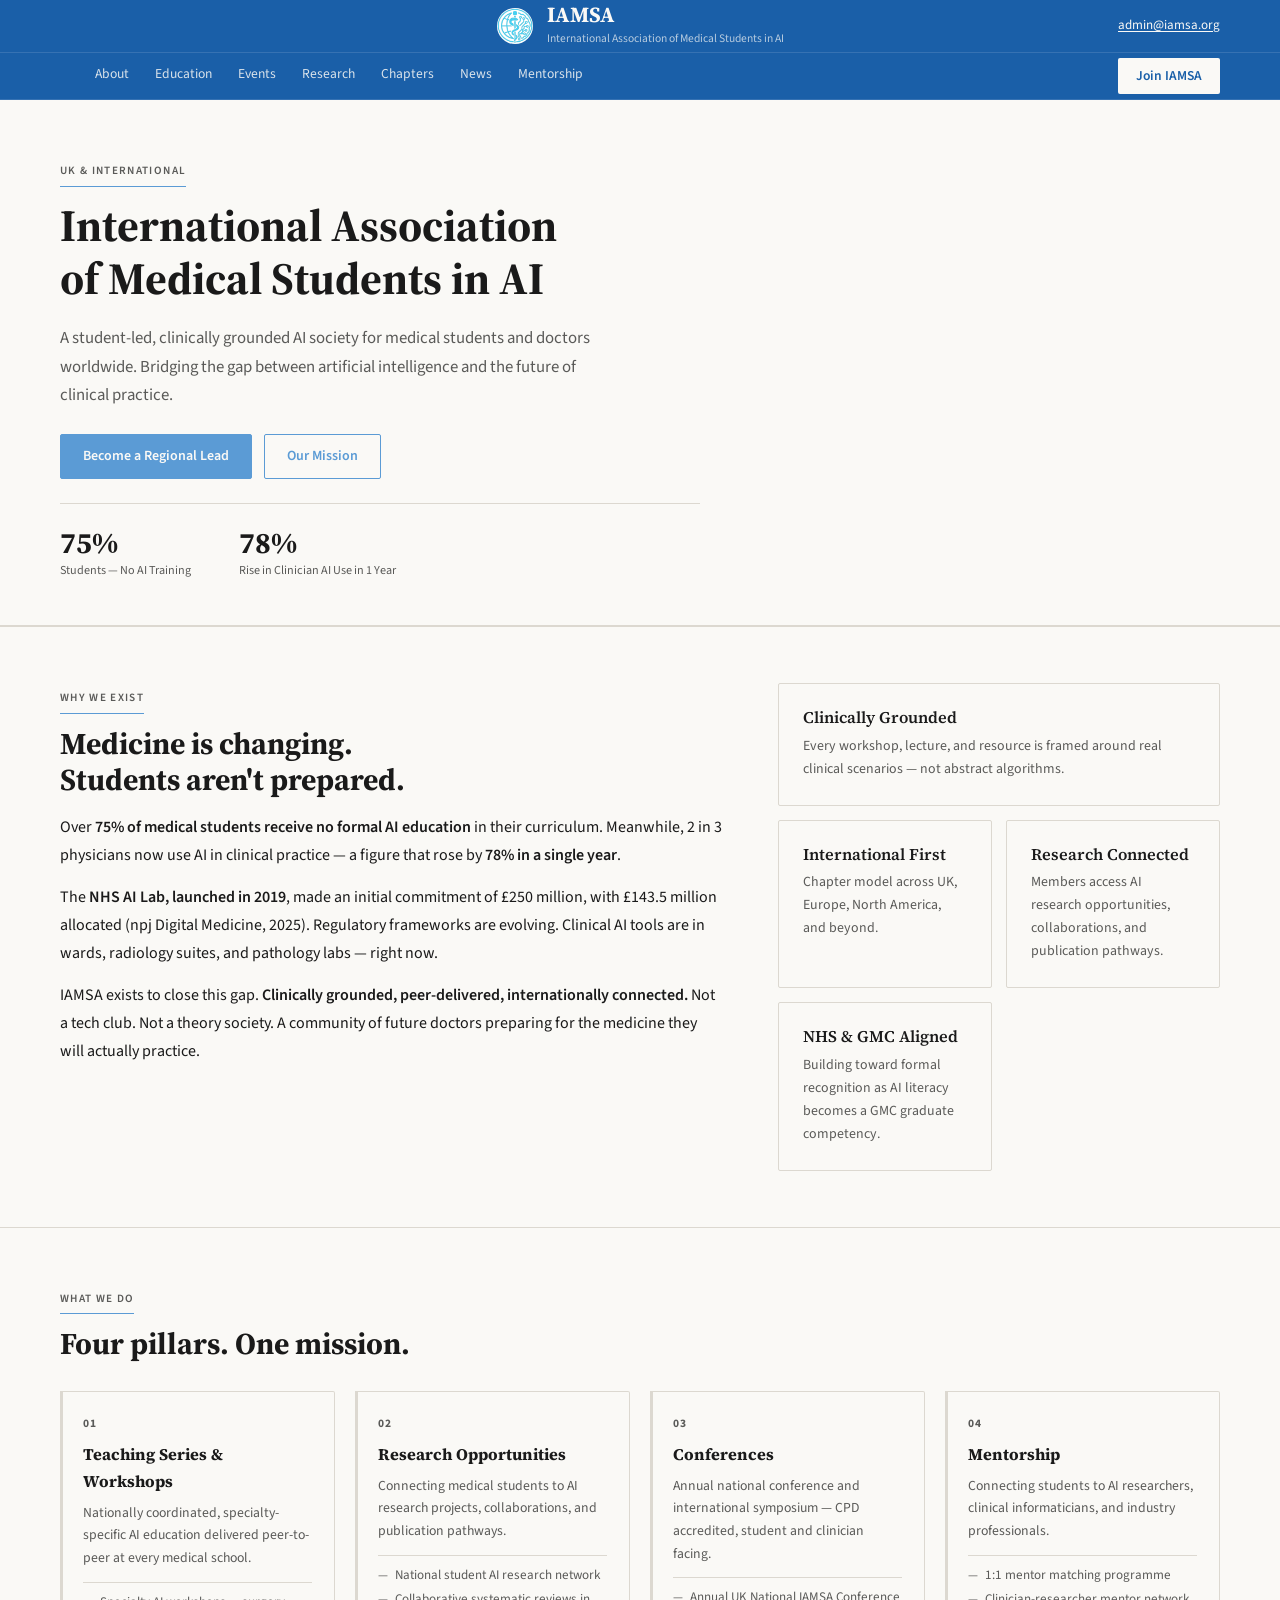
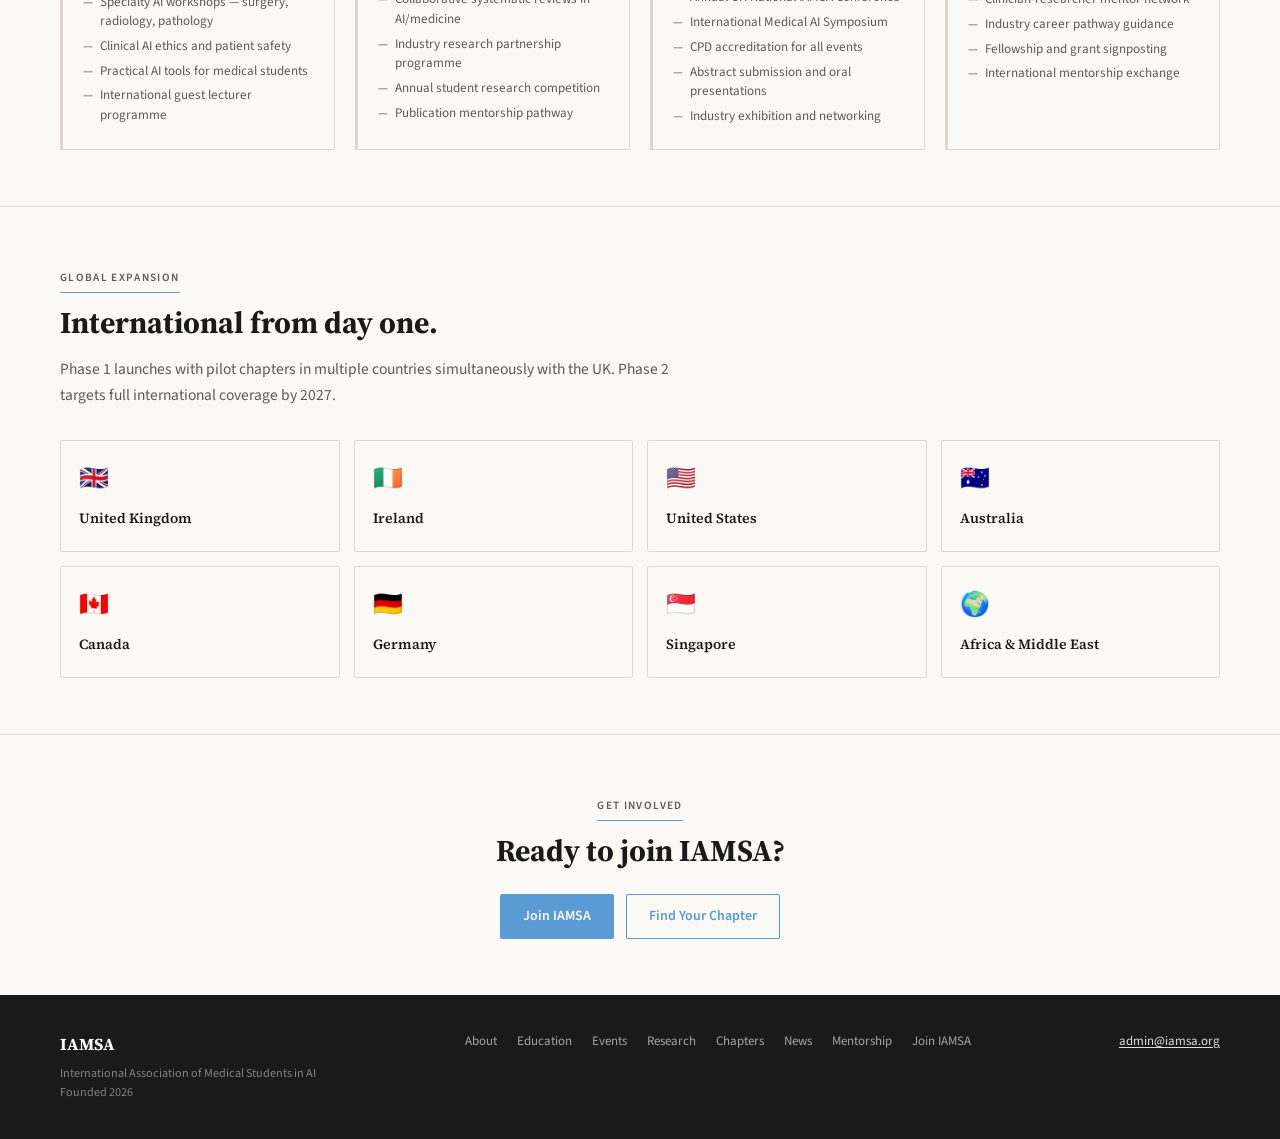
==== index.html @ 6f7bb5ed "Remove "Join the Team" recruitment section from homepage Co-Authored-By: Claude Sonnet 5 <noreply@an" ====
<!DOCTYPE html>
<html lang="en">
<head>
<meta charset="UTF-8">
<meta name="viewport" content="width=device-width, initial-scale=1.0">
<title>IAMSA — International Association of Medical Students in AI</title>
<link rel="icon" type="image/png" href="assets/iamsa-logo.png">
<link rel="stylesheet" href="style.css?v=8">
</head>
<body>

<header class="site-header">
  <div class="masthead">
    <a href="index.html" class="masthead-brand">
      <img src="assets/iamsa-logo.png" alt="IAMSA logo" class="masthead-logo">
      <div>
        <div class="masthead-name">IAMSA</div>
        <div class="masthead-full">International Association of Medical Students in AI</div>
      </div>
    </a>
    <div class="masthead-right"><a href="mailto:admin@iamsa.org">admin@iamsa.org</a></div>
    <button class="nav-toggle" aria-label="Open navigation" aria-expanded="false">&#9776;</button>
  </div>
  <nav class="site-nav">
    <ul>
      <li><a href="about.html">About</a></li>
      <li><a href="education.html">Education</a></li>
      <li><a href="events.html">Events</a></li>
      <li><a href="research.html">Research</a></li>
      <li><a href="chapters.html">Chapters</a></li>
      <li><a href="news.html">News</a></li>
      <li><a href="mentorship.html">Mentorship</a></li>
      <li class="nav-spacer"></li>
      <li><a href="join.html" class="nav-join">Join IAMSA</a></li>
    </ul>
  </nav>
</header>

<!-- HOME HERO -->
<div class="home-hero">
  <div class="home-hero-inner">
    <div class="home-hero-text">
      <span class="section-label">UK &amp; International</span>
      <h1>International Association<br>of Medical Students in AI</h1>
      <p class="hero-lead">A student-led, clinically grounded AI society for medical students and doctors worldwide. Bridging the gap between artificial intelligence and the future of clinical practice.</p>
      <div class="hero-actions">
        <a href="join.html#tab-lead" class="btn-primary">Become a Regional Lead</a>
        <a href="about.html" class="btn-secondary">Our Mission</a>
      </div>
    </div>
    <div class="stat-row">
      <div class="stat-item">
        <div class="stat-number">75%</div>
        <div class="stat-label">Students — No AI Training</div>
      </div>
      <div class="stat-item">
        <div class="stat-number">78%</div>
        <div class="stat-label">Rise in Clinician AI Use in 1 Year</div>
      </div>
    </div>
  </div>
</div>

<!-- MISSION -->
<section id="mission" class="surface">
  <div class="two-col">
    <div>
      <span class="section-label">Why We Exist</span>
      <h2>Medicine is changing.<br>Students aren't prepared.</h2>
      <p style="font-size:1rem;line-height:1.75;margin-bottom:14px;">Over <strong>75% of medical students receive no formal AI education</strong> in their curriculum. Meanwhile, 2 in 3 physicians now use AI in clinical practice — a figure that rose by <strong>78% in a single year</strong>.</p>
      <p style="font-size:1rem;line-height:1.75;margin-bottom:14px;">The <strong>NHS AI Lab, launched in 2019</strong>, made an initial commitment of £250 million, with £143.5 million allocated (npj Digital Medicine, 2025). Regulatory frameworks are evolving. Clinical AI tools are in wards, radiology suites, and pathology labs — right now.</p>
      <p style="font-size:1rem;line-height:1.75;">IAMSA exists to close this gap. <strong>Clinically grounded, peer-delivered, internationally connected.</strong> Not a tech club. Not a theory society. A community of future doctors preparing for the medicine they will actually practice.</p>
    </div>
    <div style="display:grid;grid-template-columns:1fr 1fr;gap:14px;">
      <div class="card" style="grid-column:1/-1;">
        <h3>Clinically Grounded</h3>
        <p>Every workshop, lecture, and resource is framed around real clinical scenarios — not abstract algorithms.</p>
      </div>
      <div class="card">
        <h3>International First</h3>
        <p>Chapter model across UK, Europe, North America, and beyond.</p>
      </div>
      <div class="card">
        <h3>Research Connected</h3>
        <p>Members access AI research opportunities, collaborations, and publication pathways.</p>
      </div>
      <div class="card">
        <h3>NHS &amp; GMC Aligned</h3>
        <p>Building toward formal recognition as AI literacy becomes a GMC graduate competency.</p>
      </div>
    </div>
  </div>
</section>

<!-- PILLARS -->
<section id="pillars">
  <span class="section-label">What We Do</span>
  <h2>Four pillars. One mission.</h2>
  <div class="grid-4" style="margin-top:28px;">
    <div class="pillar">
      <div class="pillar-number">01</div>
      <div class="pillar-title">Teaching Series &amp; Workshops</div>
      <div class="pillar-desc">Nationally coordinated, specialty-specific AI education delivered peer-to-peer at every medical school.</div>
      <ul class="pillar-items">
        <li>Specialty AI workshops — surgery, radiology, pathology</li>
        <li>Clinical AI ethics and patient safety</li>
        <li>Practical AI tools for medical students</li>
        <li>International guest lecturer programme</li>
      </ul>
    </div>
    <div class="pillar">
      <div class="pillar-number">02</div>
      <div class="pillar-title">Research Opportunities</div>
      <div class="pillar-desc">Connecting medical students to AI research projects, collaborations, and publication pathways.</div>
      <ul class="pillar-items">
        <li>National student AI research network</li>
        <li>Collaborative systematic reviews in AI/medicine</li>
        <li>Industry research partnership programme</li>
        <li>Annual student research competition</li>
        <li>Publication mentorship pathway</li>
      </ul>
    </div>
    <div class="pillar">
      <div class="pillar-number">03</div>
      <div class="pillar-title">Conferences</div>
      <div class="pillar-desc">Annual national conference and international symposium — CPD accredited, student and clinician facing.</div>
      <ul class="pillar-items">
        <li>Annual UK National IAMSA Conference</li>
        <li>International Medical AI Symposium</li>
        <li>CPD accreditation for all events</li>
        <li>Abstract submission and oral presentations</li>
        <li>Industry exhibition and networking</li>
      </ul>
    </div>
    <div class="pillar">
      <div class="pillar-number">04</div>
      <div class="pillar-title">Mentorship</div>
      <div class="pillar-desc">Connecting students to AI researchers, clinical informaticians, and industry professionals.</div>
      <ul class="pillar-items">
        <li>1:1 mentor matching programme</li>
        <li>Clinician-researcher mentor network</li>
        <li>Industry career pathway guidance</li>
        <li>Fellowship and grant signposting</li>
        <li>International mentorship exchange</li>
      </ul>
    </div>
  </div>
</section>

<!-- INTERNATIONAL -->
<section id="international">
  <span class="section-label">Global Expansion</span>
  <h2>International from day one.</h2>
  <p class="section-intro">Phase 1 launches with pilot chapters in multiple countries simultaneously with the UK. Phase 2 targets full international coverage by 2027.</p>
  <div class="countries-grid">
    <div class="country-card">
      <div class="country-flag">🇬🇧</div>
      <div class="country-name">United Kingdom</div>    </div>
    <div class="country-card">
      <div class="country-flag">🇮🇪</div>
      <div class="country-name">Ireland</div>    </div>
    <div class="country-card">
      <div class="country-flag">🇺🇸</div>
      <div class="country-name">United States</div>    </div>
    <div class="country-card">
      <div class="country-flag">🇦🇺</div>
      <div class="country-name">Australia</div>    </div>
    <div class="country-card">
      <div class="country-flag">🇨🇦</div>
      <div class="country-name">Canada</div>    </div>
    <div class="country-card">
      <div class="country-flag">🇩🇪</div>
      <div class="country-name">Germany</div>    </div>
    <div class="country-card">
      <div class="country-flag">🇸🇬</div>
      <div class="country-name">Singapore</div>    </div>
    <div class="country-card">
      <div class="country-flag">🌍</div>
      <div class="country-name">Africa &amp; Middle East</div>
    </div>
  </div>
</section>

<!-- CTA -->
<section class="surface" id="join" style="text-align:center;">
  <span class="section-label">Get Involved</span>
  <h2 style="margin-bottom:24px;">Ready to join IAMSA?</h2>
  <div style="display:flex;gap:12px;justify-content:center;flex-wrap:wrap;">
    <a href="join.html" class="btn-primary">Join IAMSA</a>
    <a href="chapters.html" class="btn-secondary">Find Your Chapter</a>
  </div>
</section>

<footer>
  <div class="footer-inner">
    <div>
      <div class="footer-brand">IAMSA</div>
      <div class="footer-sub">International Association of Medical Students in AI<br>Founded 2026</div>
    </div>
    <div class="footer-links">
      <a href="about.html">About</a>
      <a href="education.html">Education</a>
      <a href="events.html">Events</a>
      <a href="research.html">Research</a>
      <a href="chapters.html">Chapters</a>
      <a href="news.html">News</a>
      <a href="mentorship.html">Mentorship</a>
      <a href="join.html">Join IAMSA</a>
    </div>
    <div class="footer-contact"><a href="mailto:admin@iamsa.org">admin@iamsa.org</a></div>
  </div>
</footer>

<script src="main.js"></script>
</body>
</html>
---- style.css ----
@import url('https://fonts.googleapis.com/css2?family=Source+Serif+4:ital,opsz,wght@0,8..60,400;0,8..60,600;0,8..60,700;1,8..60,400&family=Source+Sans+3:ital,wght@0,300;0,400;0,600;0,700;1,400&display=swap');

:root {
  --ink:      #1a1a1a;
  --paper:    #faf9f6;
  --navy:     #5b9bd5;
  --navy-hv:  #0e2138;
  --aside:    #eef0f3;
  --rule:     #dcd8d0;
  --muted:    #5a5a58;
  --serif:    'Source Serif 4', Georgia, 'Times New Roman', serif;
  --sans:     'Source Sans 3', 'Helvetica Neue', Arial, sans-serif;
}

*, *::before, *::after { box-sizing: border-box; }
* { margin: 0; padding: 0; }

html { font-size: 16px; scroll-behavior: smooth; overflow-x: hidden; }

body {
  background: var(--paper);
  color: var(--ink);
  font-family: var(--sans);
  font-weight: 400;
  font-size: 1rem;
  line-height: 1.65;
  animation: pageFadeIn 0.25s ease both;
}

@keyframes pageFadeIn {
  from { opacity: 0.88; }
  to   { opacity: 1; }
}

/* ── TYPOGRAPHY ─────────────────────────────────────────── */
h1, h2, h3, h4 {
  font-family: var(--serif);
  font-weight: 700;
  line-height: 1.2;
  color: var(--ink);
}
h1 { font-size: clamp(1.75rem, 3.5vw, 2.8rem); margin-bottom: 18px; }
h2 { font-size: clamp(1.3rem, 2.5vw, 1.9rem); margin-bottom: 14px; }
h3 { font-size: 1.08rem; font-weight: 600; margin-bottom: 8px; }

p { line-height: 1.65; }
a { color: var(--navy); text-decoration: underline; text-underline-offset: 2px; }
a:hover { color: var(--navy-hv); }
strong { font-weight: 600; }
ul { padding-left: 1.4em; }
li { line-height: 1.65; }

/* ── HEADER ─────────────────────────────────────────────── */
.site-header {
  position: sticky;
  top: 0;
  z-index: 100;
  background: #1a5fa8;
  border-bottom: 1px solid rgba(255,255,255,0.12);
}

.masthead {
  padding: 4px 60px;
  border-bottom: 1px solid rgba(255,255,255,0.12);
  display: grid;
  grid-template-columns: 1fr auto 1fr;
  align-items: center;
  background: #1a5fa8;
}

.masthead-brand {
  grid-column: 2;
  display: flex;
  align-items: center;
  gap: 14px;
  text-decoration: none;
  color: #faf9f6;
}
.masthead-brand:hover { color: #faf9f6; }
.masthead-right { grid-column: 3; text-align: right; font-size: 0.82rem; color: rgba(250,249,246,0.75); }
.masthead-logo {
  height: 36px;
  width: 36px;
  object-fit: contain;
  background: #fff;
  border-radius: 50%;
}
.masthead-name {
  font-family: var(--serif);
  font-size: 1.35rem;
  font-weight: 700;
  color: #faf9f6;
  line-height: 1;
}
.masthead-full {
  font-size: 0.72rem;
  color: rgba(250,249,246,0.7);
  margin-top: 3px;
  font-family: var(--sans);
}
.masthead-right a { color: #faf9f6; }

/* ── NAV ────────────────────────────────────────────────── */
.site-nav { background: #1a5fa8; padding: 0 60px; }
.site-nav ul { display: flex; list-style: none; align-items: stretch; }
.nav-spacer { flex: 1; }

.site-nav ul li a {
  display: block;
  padding: 10px 13px;
  font-family: var(--sans);
  font-size: 0.85rem;
  font-weight: 400;
  color: rgba(250,249,246,0.85);
  text-decoration: none;
  border-bottom: 2px solid transparent;
  white-space: nowrap;
  transition: color 0.12s, border-color 0.12s;
}
.site-nav ul li a:hover { color: #faf9f6; border-bottom-color: #faf9f6; }
.site-nav ul li a.active { color: #faf9f6; border-bottom-color: #faf9f6; font-weight: 600; }

.nav-join {
  background: #faf9f6 !important;
  color: #1a5fa8 !important;
  margin: 5px 0 !important;
  padding: 7px 18px !important;
  border-radius: 2px !important;
  border-bottom: none !important;
  font-weight: 600 !important;
}
.nav-join:hover { background: #e2e8f0 !important; color: #1a5fa8 !important; border-bottom: none !important; }

.nav-toggle {
  display: none;
  background: none;
  border: 1px solid rgba(250,249,246,0.5);
  border-radius: 2px;
  padding: 7px 11px;
  cursor: pointer;
  font-size: 1.15rem;
  color: #faf9f6;
  line-height: 1;
  font-family: var(--sans);
}

/* ── SECTIONS ───────────────────────────────────────────── */
section { padding: 56px 60px; border-top: 1px solid var(--rule); }
.page-hero { padding: 52px 60px 44px; border-bottom: 1px solid var(--rule); }
.surface { background: var(--paper); }

/* ── HOME HERO ──────────────────────────────────────────── */
.home-hero {
  padding: 56px 60px 44px;
  background: var(--paper);
  border-bottom: 1px solid var(--rule);
}
.home-hero-inner { max-width: 640px; }
.home-hero-text {}
.home-hero-logo { flex-shrink: 0; display: flex; align-items: center; justify-content: center; }
.home-hero-logo img { width: 600px; height: 600px; object-fit: contain; }

.hero-lead {
  font-size: 1.05rem;
  color: var(--muted);
  line-height: 1.7;
  margin-bottom: 24px;
  max-width: 560px;
}
.hero-actions { display: flex; gap: 12px; flex-wrap: wrap; }

/* ── LABELS & INTROS ────────────────────────────────────── */
.section-label {
  display: inline-block;
  font-family: var(--sans);
  font-size: 0.7rem;
  font-weight: 600;
  letter-spacing: 0.12em;
  text-transform: uppercase;
  color: var(--muted);
  border-bottom: 1px solid var(--navy);
  padding-bottom: 5px;
  margin-bottom: 12px;
}
.section-intro {
  font-size: 0.97rem;
  color: var(--muted);
  line-height: 1.7;
  max-width: 620px;
  margin-top: 6px;
  margin-bottom: 32px;
}

/* ── STAT ROW ───────────────────────────────────────────── */
.stat-row {
  display: flex;
  gap: 48px;
  flex-wrap: wrap;
  padding-top: 24px;
  border-top: 1px solid var(--rule);
  margin-top: 24px;
}
.stat-number {
  font-family: var(--serif);
  font-size: 1.85rem;
  font-weight: 700;
  color: var(--ink);
  line-height: 1;
}
.stat-label {
  font-size: 0.76rem;
  color: var(--muted);
  margin-top: 4px;
}

/* ── BUTTONS ────────────────────────────────────────────── */
.btn-primary {
  display: inline-flex; align-items: center; gap: 6px;
  background: var(--navy); color: var(--paper);
  padding: 10px 22px; border-radius: 2px;
  font-family: var(--sans); font-weight: 600; font-size: 0.875rem;
  text-decoration: none; border: 1px solid var(--navy);
  transition: background 0.12s; cursor: pointer;
}
.btn-primary:hover { background: var(--navy-hv); color: var(--paper); }

.btn-secondary {
  display: inline-flex; align-items: center; gap: 6px;
  background: transparent; color: var(--navy);
  padding: 10px 22px; border-radius: 2px;
  font-family: var(--sans); font-weight: 600; font-size: 0.875rem;
  text-decoration: none; border: 1px solid var(--navy);
  transition: background 0.12s, color 0.12s; cursor: pointer;
}
.btn-secondary:hover { background: var(--navy); color: var(--paper); }

.btn-sm {
  display: inline-flex; align-items: center; gap: 5px;
  background: var(--navy); color: var(--paper);
  padding: 7px 16px; border-radius: 2px;
  font-family: var(--sans); font-weight: 600; font-size: 0.8rem;
  text-decoration: none; border: 1px solid var(--navy);
  transition: background 0.12s; cursor: pointer; white-space: nowrap;
}
.btn-sm:hover { background: var(--navy-hv); color: var(--paper); }

.btn-sm-outline {
  display: inline-flex; align-items: center; gap: 5px;
  background: transparent; color: var(--navy);
  padding: 7px 16px; border-radius: 2px;
  font-family: var(--sans); font-weight: 600; font-size: 0.8rem;
  text-decoration: none; border: 1px solid var(--navy);
  transition: background 0.12s, color 0.12s; cursor: pointer; white-space: nowrap;
}
.btn-sm-outline:hover { background: var(--navy); color: var(--paper); }

/* ── GRIDS ──────────────────────────────────────────────── */
.grid-2 { display: grid; grid-template-columns: 1fr 1fr; gap: 24px; }
.grid-3 { display: grid; grid-template-columns: repeat(3, 1fr); gap: 24px; }
.grid-4 { display: grid; grid-template-columns: repeat(4, 1fr); gap: 20px; }
.two-col { display: grid; grid-template-columns: 3fr 2fr; gap: 56px; align-items: start; }
.two-col-even { display: grid; grid-template-columns: 1fr 1fr; gap: 56px; align-items: start; }

/* ── CARDS ──────────────────────────────────────────────── */
.card {
  background: var(--paper); border: 1px solid var(--rule);
  border-radius: 2px; padding: 24px;
}
.surface .card { background: var(--paper); }
.card:hover { border-color: var(--muted); }
.card h3 { font-size: 1.02rem; margin-bottom: 7px; }
.card p { font-size: 0.87rem; color: var(--muted); line-height: 1.65; margin-top: 5px; }

/* ── PILLAR CARDS ───────────────────────────────────────── */
.pillar {
  background: var(--paper); border: 1px solid var(--rule);
  border-left: 3px solid var(--rule);
  border-radius: 0 2px 2px 0; padding: 22px 22px 22px 20px;
}
.surface .pillar { background: var(--paper); }
.pillar-number {
  font-size: 0.72rem; font-weight: 700; letter-spacing: 0.08em;
  color: var(--muted); margin-bottom: 8px; text-transform: uppercase;
}
.pillar-title { font-family: var(--serif); font-size: 1.02rem; font-weight: 700; margin-bottom: 7px; }
.pillar-desc { font-size: 0.86rem; color: var(--muted); line-height: 1.65; margin-bottom: 12px; }
.pillar-items { list-style: none; padding: 0; border-top: 1px solid var(--rule); padding-top: 10px; display: flex; flex-direction: column; gap: 5px; }
.pillar-items li { font-size: 0.82rem; color: var(--muted); display: flex; align-items: flex-start; gap: 7px; line-height: 1.5; }
.pillar-items li::before { content: '—'; color: var(--muted); flex-shrink: 0; font-size: 0.78rem; }

/* ── EVIDENCE BLOCK ─────────────────────────────────────── */
.evidence-block {
  border-left: 3px solid var(--rule);
  background: var(--aside);
  padding: 22px 26px;
  border-radius: 0 2px 2px 0;
}
.evidence-block p { font-size: 0.9rem; color: var(--ink); line-height: 1.7; margin-bottom: 12px; }
.evidence-block p:last-child { margin-bottom: 0; }

/* ── TIMELINE ───────────────────────────────────────────── */
.timeline { position: relative; padding-left: 28px; margin-top: 32px; }
.timeline::before {
  content: ''; position: absolute; left: 4px; top: 6px; bottom: 0;
  width: 1px; background: var(--rule);
}
.tl-item { position: relative; margin-bottom: 28px; }
.tl-item::before {
  content: ''; position: absolute; left: -28px; top: 6px;
  width: 9px; height: 9px; border-radius: 50%;
  background: var(--ink); border: 2px solid var(--paper);
}
.tl-date { font-size: 0.72rem; font-weight: 600; letter-spacing: 0.1em; text-transform: uppercase; color: var(--muted); margin-bottom: 5px; }
.tl-title { font-family: var(--serif); font-size: 1.02rem; font-weight: 600; margin-bottom: 6px; }
.tl-desc { font-size: 0.87rem; color: var(--muted); line-height: 1.65; }

/* ── TEAM ───────────────────────────────────────────────── */
.team-grid { display: grid; grid-template-columns: repeat(4, 1fr); gap: 18px; }
.team-card { background: var(--paper); border: 1px solid var(--rule); border-radius: 2px; padding: 22px; }
.surface .team-card { background: var(--paper); }
.team-avatar {
  width: 110px; height: 110px; border-radius: 50%; background: var(--navy);
  display: flex; align-items: center; justify-content: center;
  font-family: var(--serif); font-weight: 700; font-size: 1.3rem;
  color: var(--paper); margin-bottom: 12px; overflow: hidden;
}
.team-name { font-family: var(--serif); font-weight: 600; font-size: 0.93rem; margin-bottom: 3px; }
.team-role { font-size: 0.76rem; color: var(--muted); font-weight: 600; margin-bottom: 3px; }
.team-school { font-size: 0.74rem; color: var(--muted); }

/* ── RESOURCE ROWS ──────────────────────────────────────── */
.resource-row {
  display: flex; align-items: flex-start; gap: 14px;
  padding: 14px 18px; border: 1px solid var(--rule);
  margin-bottom: 7px; background: var(--paper); border-radius: 2px;
}
.surface .resource-row { background: var(--paper); }
.resource-row:hover { border-color: var(--muted); }
.resource-icon { font-size: 1.1rem; flex-shrink: 0; margin-top: 2px; }
.resource-name { font-weight: 600; font-size: 0.89rem; margin-bottom: 3px; line-height: 1.4; }
.resource-meta { font-size: 0.77rem; color: var(--muted); }
.resource-action {
  margin-left: auto; font-size: 0.77rem; color: var(--navy);
  text-decoration: none; font-weight: 600;
  border: 1px solid var(--rule); padding: 4px 11px;
  border-radius: 2px; white-space: nowrap; flex-shrink: 0;
  background: var(--paper); font-family: var(--sans);
}
.surface .resource-action { background: var(--paper); }
.resource-action:hover { border-color: var(--navy); background: var(--aside); color: var(--navy); }

/* ── CHAPTER CARDS ──────────────────────────────────────── */
.chapter-grid { display: grid; grid-template-columns: repeat(3, 1fr); gap: 14px; }
.chapter-card { background: var(--paper); border: 1px solid var(--rule); border-radius: 2px; padding: 18px; }
.chapter-card.active { border-left: 3px solid var(--ink); }
.chapter-card:hover { border-color: var(--muted); }
.chapter-flag { font-size: 1.3rem; margin-bottom: 7px; }
.chapter-school { font-family: var(--serif); font-weight: 600; font-size: 0.88rem; margin-bottom: 3px; }
.chapter-city { font-size: 0.76rem; color: var(--muted); margin-bottom: 8px; }
.chapter-status { font-size: 0.69rem; font-weight: 600; letter-spacing: 0.04em; }
.status-active { color: #1a5c32; }
.status-recruiting { color: var(--muted); }
.status-upcoming { color: var(--muted); }
.chapter-lead { margin-top: 7px; font-size: 0.76rem; }

/* ── INTL GRID ──────────────────────────────────────────── */
.intl-grid { display: grid; grid-template-columns: repeat(4, 1fr); gap: 14px; }
.intl-card { background: var(--paper); border: 1px solid var(--rule); border-radius: 2px; padding: 18px; }
.surface .intl-card { background: var(--paper); }
.intl-card:hover { border-color: var(--muted); }
.intl-flag { font-size: 1.5rem; margin-bottom: 8px; }
.intl-name { font-family: var(--serif); font-weight: 600; font-size: 0.88rem; margin-bottom: 3px; }
.intl-schools { font-size: 0.74rem; color: var(--muted); }

/* ── COUNTRY CARDS ──────────────────────────────────────── */
.countries-grid { display: grid; grid-template-columns: repeat(4, 1fr); gap: 14px; }
.country-card { background: var(--paper); border: 1px solid var(--rule); border-radius: 2px; padding: 18px; }
.country-card:hover { border-color: var(--muted); }
.country-flag { font-size: 1.5rem; margin-bottom: 8px; }
.country-name { font-family: var(--serif); font-weight: 600; font-size: 0.88rem; margin-bottom: 3px; }
.country-schools { font-size: 0.74rem; color: var(--muted); }

/* ── RECRUIT CARDS ──────────────────────────────────────── */
.recruitment-grid { display: grid; grid-template-columns: repeat(3, 1fr); gap: 20px; }
.recruit-card { background: var(--paper); border: 1px solid var(--rule); border-radius: 2px; padding: 22px; }
.surface .recruit-card { background: var(--paper); }
.recruit-role { font-family: var(--serif); font-weight: 600; font-size: 0.98rem; margin-bottom: 7px; }
.recruit-desc { font-size: 0.86rem; color: var(--muted); line-height: 1.65; margin-bottom: 12px; }
.recruit-reqs { list-style: none; padding: 0; border-top: 1px solid var(--rule); padding-top: 10px; display: flex; flex-direction: column; gap: 5px; }
.recruit-reqs li { font-size: 0.8rem; color: var(--muted); display: flex; align-items: flex-start; gap: 7px; line-height: 1.5; }
.recruit-reqs li::before { content: '✓'; color: #1a5c32; font-weight: 700; flex-shrink: 0; }

/* ── EVENT CARDS ────────────────────────────────────────── */
.event-card {
  display: grid; grid-template-columns: 110px 1fr auto; gap: 22px;
  align-items: start; padding: 22px; border: 1px solid var(--rule);
  margin-bottom: 10px; background: var(--paper); border-radius: 2px;
}
.surface .event-card { background: var(--paper); }
.event-card:hover { border-color: var(--muted); }
.event-date-block {
  text-align: center; padding: 11px; border: 1px solid var(--rule);
  border-radius: 2px; background: var(--paper);
}
.event-month { font-size: 0.67rem; letter-spacing: 0.1em; text-transform: uppercase; color: var(--muted); font-weight: 600; }
.event-day { font-family: var(--serif); font-size: 1.85rem; font-weight: 700; line-height: 1; }
.event-year { font-size: 0.67rem; color: var(--muted); }
.event-type { font-size: 0.69rem; letter-spacing: 0.08em; text-transform: uppercase; color: var(--muted); font-weight: 600; margin-bottom: 5px; }
.event-title { font-family: var(--serif); font-weight: 600; font-size: 0.98rem; margin-bottom: 5px; }
.event-desc { font-size: 0.86rem; color: var(--muted); line-height: 1.65; margin-bottom: 10px; }
.event-meta { font-size: 0.77rem; color: var(--muted); display: flex; gap: 14px; flex-wrap: wrap; }
.event-actions { display: flex; flex-direction: column; gap: 8px; }

/* ── CONFERENCE BOX ─────────────────────────────────────── */
.conference-box {
  border: 1px solid var(--rule); border-left: 4px solid var(--rule);
  padding: 28px 32px; background: var(--aside);
  border-radius: 0 2px 2px 0;
  display: grid; grid-template-columns: 1fr auto; gap: 28px; align-items: start;
  margin-top: 32px;
}
.conf-label {
  font-size: 0.69rem; font-weight: 600; letter-spacing: 0.1em;
  text-transform: uppercase; color: var(--muted); margin-bottom: 9px; display: block;
}
.conf-title { font-family: var(--serif); font-size: 1.35rem; font-weight: 700; margin-bottom: 11px; }
.conf-meta { font-size: 0.87rem; color: var(--muted); line-height: 1.75; }
.conf-meta strong { color: var(--ink); }
.conf-actions { display: flex; flex-direction: column; gap: 9px; align-items: flex-start; }

/* ── STEP GRIDS ─────────────────────────────────────────── */
.step-grid { display: grid; grid-template-columns: repeat(4, 1fr); gap: 18px; }
.step { background: var(--paper); border: 1px solid var(--rule); border-radius: 2px; padding: 22px; }
.surface .step { background: var(--paper); }
.step-num { font-family: var(--serif); font-size: 1.4rem; font-weight: 700; color: var(--ink); margin-bottom: 9px; }
.step h3 { font-size: 0.93rem; margin-bottom: 6px; }
.step p { font-size: 0.84rem; color: var(--muted); line-height: 1.65; margin-top: 5px; }

.how-grid { display: grid; grid-template-columns: repeat(4, 1fr); gap: 18px; }
.how-step { background: var(--paper); border: 1px solid var(--rule); border-radius: 2px; padding: 22px; }
.surface .how-step { background: var(--paper); }
.step-label { font-family: var(--serif); font-weight: 600; font-size: 0.93rem; margin-bottom: 6px; }
.step-desc { font-size: 0.84rem; color: var(--muted); line-height: 1.65; }

/* ── MENTEE CARDS ───────────────────────────────────────── */
.mentee-grid { display: grid; grid-template-columns: repeat(3, 1fr); gap: 20px; }
.mentee-card { background: var(--paper); border: 1px solid var(--rule); border-left: 3px solid var(--rule); border-radius: 0 2px 2px 0; padding: 22px; }
.surface .mentee-card { background: var(--paper); }
.mentee-icon { font-size: 1.5rem; margin-bottom: 10px; }
.mentee-card p { font-size: 0.87rem; color: var(--muted); line-height: 1.65; margin-top: 5px; }

/* ── CRITERIA GRIDS ─────────────────────────────────────── */
.criteria-grid { display: grid; grid-template-columns: 1fr 1fr; gap: 22px; }
.criteria-box { background: var(--paper); border: 1px solid var(--rule); border-radius: 2px; padding: 22px; }
.surface .criteria-box { background: var(--paper); }
.criteria-list { list-style: none; padding: 0; display: flex; flex-direction: column; gap: 7px; margin-top: 10px; }
.criteria-list li { font-size: 0.86rem; color: var(--muted); display: flex; align-items: flex-start; gap: 7px; line-height: 1.5; }
.criteria-list li::before { content: '✓'; color: #1a5c32; font-weight: 700; flex-shrink: 0; }

/* ── MENTOR CARDS ───────────────────────────────────────── */
.mentor-grid { display: grid; grid-template-columns: repeat(4, 1fr); gap: 18px; }
.mentor-card { background: var(--paper); border: 1px solid var(--rule); border-radius: 2px; padding: 20px; }
.surface .mentor-card { background: var(--paper); }
.mentor-avatar { width: 44px; height: 44px; border-radius: 50%; background: var(--paper); border: 1px solid var(--rule); display: flex; align-items: center; justify-content: center; font-size: 1.3rem; margin-bottom: 10px; }
.mentor-name { font-family: var(--serif); font-weight: 600; font-size: 0.88rem; margin-bottom: 3px; }
.mentor-role { font-size: 0.74rem; color: var(--muted); font-weight: 600; margin-bottom: 3px; }
.mentor-spec { font-size: 0.72rem; color: var(--muted); }

/* ── BLOG / NEWS ────────────────────────────────────────── */
.blog-grid { display: grid; grid-template-columns: repeat(3, 1fr); gap: 18px; }
.blog-card { background: var(--paper); border: 1px solid var(--rule); border-radius: 2px; overflow: hidden; }
.surface .blog-card { background: var(--paper); }
.blog-card:hover { border-color: var(--muted); }
.blog-img { height: 130px; background: var(--paper); display: flex; align-items: center; justify-content: center; font-size: 2.2rem; border-bottom: 1px solid var(--rule); }
.blog-body { padding: 18px; }
.blog-tag { font-size: 0.69rem; letter-spacing: 0.08em; text-transform: uppercase; color: var(--muted); font-weight: 600; margin-bottom: 7px; }
.blog-date { font-size: 0.74rem; color: var(--muted); margin-top: 9px; }
.blog-excerpt { font-size: 0.84rem; color: var(--muted); line-height: 1.65; margin-top: 5px; }

/* ── NEWSLETTER ROWS ────────────────────────────────────── */
.newsletter-row {
  display: flex; align-items: center; gap: 18px;
  padding: 14px 18px; border: 1px solid var(--rule);
  margin-bottom: 7px; background: var(--paper); border-radius: 2px;
}
.surface .newsletter-row { background: var(--paper); }
.newsletter-row:hover { border-color: var(--muted); }
.nl-month { font-family: var(--serif); font-weight: 600; font-size: 0.9rem; margin-bottom: 3px; }
.nl-meta { font-size: 0.77rem; color: var(--muted); }

/* ── PRESS ROWS ─────────────────────────────────────────── */
.press-row {
  display: flex; align-items: center; gap: 14px;
  padding: 14px 18px; border: 1px solid var(--rule);
  margin-bottom: 7px; background: var(--paper); border-radius: 2px;
}
.surface .press-row { background: var(--paper); }
.press-row:hover { border-color: var(--muted); }
.press-logo {
  font-family: var(--sans); font-weight: 700; font-size: 0.76rem;
  color: var(--ink); background: var(--paper); border: 1px solid var(--rule);
  padding: 4px 9px; border-radius: 2px; flex-shrink: 0; min-width: 96px; text-align: center;
}
.press-title { font-family: var(--serif); font-weight: 600; font-size: 0.88rem; margin-bottom: 3px; }
.press-meta { font-size: 0.74rem; color: var(--muted); }

/* ── OPPORTUNITY CARDS ──────────────────────────────────── */
.opportunity-card {
  background: var(--paper); border: 1px solid var(--rule);
  border-radius: 2px; padding: 26px; margin-bottom: 14px;
  display: grid; grid-template-columns: 1fr auto; gap: 18px; align-items: start;
}
.surface .opportunity-card { background: var(--paper); }
.opportunity-card:hover { border-color: var(--muted); }
.opp-type { font-size: 0.69rem; font-weight: 600; letter-spacing: 0.1em; text-transform: uppercase; color: var(--muted); margin-bottom: 5px; }
.opp-title { font-family: var(--serif); font-weight: 600; font-size: 0.98rem; margin-bottom: 5px; }
.opp-desc { font-size: 0.86rem; color: var(--muted); line-height: 1.65; margin-bottom: 10px; }
.opp-reqs { list-style: none; padding: 0; border-top: 1px solid var(--rule); padding-top: 9px; margin-top: 6px; display: flex; flex-direction: column; gap: 5px; }
.opp-reqs li { font-size: 0.79rem; color: var(--muted); display: flex; align-items: flex-start; gap: 7px; line-height: 1.5; }
.opp-reqs li::before { content: '✓'; color: #1a5c32; font-weight: 700; flex-shrink: 0; }

/* ── CURRICULUM PILLARS ─────────────────────────────────── */
.curriculum-pillar {
  background: var(--paper); border: 1px solid var(--rule);
  border-left: 3px solid var(--rule); border-radius: 0 2px 2px 0; padding: 22px;
}
.surface .curriculum-pillar { background: var(--paper); }
.pillar-num { font-size: 0.72rem; font-weight: 700; letter-spacing: 0.08em; text-transform: uppercase; color: var(--muted); margin-bottom: 8px; }
.pillar-list { list-style: none; padding: 0; border-top: 1px solid var(--rule); padding-top: 9px; margin-top: 9px; display: flex; flex-direction: column; gap: 5px; }
.pillar-list li { font-size: 0.82rem; color: var(--muted); display: flex; align-items: flex-start; gap: 7px; line-height: 1.5; }
.pillar-list li::before { content: '—'; color: var(--muted); flex-shrink: 0; }

/* ── MAP PLACEHOLDER ────────────────────────────────────── */
.map-placeholder {
  background: var(--paper); border: 1px solid var(--rule);
  border-radius: 2px; height: 280px;
  display: flex; flex-direction: column; align-items: center;
  justify-content: center; gap: 6px; text-align: center; margin-top: 32px;
}
.surface .map-placeholder { background: var(--paper); }

/* ── EMPTY STATES ───────────────────────────────────────── */
.empty-state {
  background: var(--paper); border: 1px solid var(--rule);
  padding: 44px; text-align: center; border-radius: 2px;
}
.surface .empty-state { background: var(--paper); }
.empty-state h3 { font-family: var(--serif); font-size: 1.02rem; margin-bottom: 6px; }
.empty-state p { font-size: 0.86rem; color: var(--muted); max-width: 400px; margin: 0 auto 22px; line-height: 1.7; }

/* ── CTA BOXES ──────────────────────────────────────────── */
.cta-box, .found-box, .subscribe-box {
  border: 1px solid var(--rule); background: var(--aside);
  padding: 28px 32px; border-radius: 2px; text-align: center;
}
.cta-box h3, .found-box h3, .subscribe-box h3 { font-family: var(--serif); font-size: 1.15rem; margin-bottom: 9px; }
.cta-box p, .found-box p, .subscribe-box p { font-size: 0.88rem; color: var(--muted); max-width: 460px; margin: 0 auto 22px; line-height: 1.7; }
.subscribe-box { margin-top: 28px; }

/* ── JOIN PAGE ──────────────────────────────────────────── */
.free-badge {
  display: inline-flex; align-items: center; gap: 7px;
  background: #eaf4ee; border: 1px solid #2a7a4b; color: #1a5c32;
  padding: 5px 13px; border-radius: 2px;
  font-size: 0.79rem; font-weight: 600; margin-bottom: 18px;
  font-family: var(--sans);
}
.why-grid { display: grid; grid-template-columns: repeat(3, 1fr); gap: 18px; }
.why-card { background: var(--paper); border: 1px solid var(--rule); border-radius: 2px; padding: 20px; }
.surface .why-card { background: var(--paper); }
.why-icon { font-size: 1.4rem; margin-bottom: 9px; }
.why-card h3 { font-size: 0.93rem; margin-bottom: 5px; }
.why-card p { font-size: 0.84rem; color: var(--muted); line-height: 1.65; margin-top: 4px; }

.roles-grid { display: grid; grid-template-columns: repeat(3, 1fr); gap: 14px; }
.role-card { background: var(--paper); border: 1px solid var(--rule); border-radius: 2px; padding: 18px; }
.surface .role-card { background: var(--paper); }
.role-icon { font-size: 1.2rem; margin-bottom: 7px; }
.role-time { font-size: 0.68rem; font-weight: 600; letter-spacing: 0.08em; text-transform: uppercase; color: var(--muted); margin-bottom: 5px; }
.role-title { font-family: var(--serif); font-weight: 600; font-size: 0.9rem; margin-bottom: 5px; }
.role-desc { font-size: 0.81rem; color: var(--muted); line-height: 1.6; }

.tab-nav { display: flex; border: 1px solid var(--rule); border-radius: 2px; overflow: hidden; margin-bottom: 22px; }
.tab-btn {
  flex: 1; padding: 10px 12px; background: var(--paper); border: none;
  border-right: 1px solid var(--rule); color: var(--muted);
  font-family: var(--sans); font-size: 0.81rem; font-weight: 600;
  cursor: pointer; transition: background 0.12s, color 0.12s;
}
.tab-btn:last-child { border-right: none; }
.tab-btn.active { background: var(--navy); color: var(--paper); }
.tab-btn:hover:not(.active) { color: var(--navy); background: var(--aside); }
.tab-panes { position: relative; }
.tab-pane { display: block; position: absolute; left: 0; top: 0; width: 100%; clip-path: inset(0 0 100% 0); pointer-events: none; }
.tab-pane.active { position: relative; clip-path: none; pointer-events: auto; }

.form-wrap { background: var(--paper); border: 1px solid var(--rule); border-radius: 2px; overflow: hidden; }
.info-box { background: var(--paper); border: 1px solid var(--rule); border-radius: 2px; padding: 22px; margin-bottom: 18px; }
.surface .info-box { background: var(--paper); }
.info-box p { font-size: 0.86rem; color: var(--muted); line-height: 1.65; margin-top: 5px; }

.contact-row { display: flex; gap: 20px; justify-content: center; flex-wrap: wrap; }
.contact-item { display: flex; align-items: center; gap: 7px; font-size: 0.88rem; color: var(--muted); }
.contact-item a { color: var(--navy); }

.cta-strip { text-align: center; padding: 56px 60px; }
.cta-strip p { font-size: 1rem; color: var(--muted); max-width: 480px; margin: 8px auto 28px; line-height: 1.7; }

/* ── FOOTER ─────────────────────────────────────────────── */
footer { background: var(--ink); color: var(--paper); padding: 36px 60px; }
.footer-inner { display: flex; justify-content: space-between; align-items: flex-start; gap: 32px; flex-wrap: wrap; }
.footer-brand { font-family: var(--serif); font-size: 1.05rem; font-weight: 700; color: var(--paper); margin-bottom: 5px; }
.footer-sub { font-size: 0.76rem; color: rgba(255,255,255,0.45); line-height: 1.6; max-width: 280px; }
.footer-links { display: flex; gap: 20px; flex-wrap: wrap; align-items: center; }
.footer-links a { color: rgba(255,255,255,0.6); text-decoration: none; font-size: 0.81rem; }
.footer-links a:hover { color: var(--paper); }
.footer-contact { font-size: 0.81rem; color: rgba(255,255,255,0.6); }
.footer-contact a { color: rgba(255,255,255,0.85); }

/* ── MOBILE ─────────────────────────────────────────────── */
@media (max-width: 768px) {
  .masthead { padding: 14px 20px; display: flex; justify-content: space-between; align-items: center; }
  .masthead-right { display: none; }
  .masthead-logo { height: 48px; width: 48px; padding: 0; }
  .nav-toggle { display: block; }

  .site-nav { display: none; border-top: 1px solid var(--rule); }
  .site-nav.open { display: block; }
  .site-nav ul { flex-direction: column; padding: 4px 20px 12px; overflow-x: visible; }
  .nav-spacer { display: none; }
  .site-nav ul li a { padding: 12px 0; border-bottom: 1px solid var(--rule) !important; border-bottom-color: var(--rule) !important; }
  .site-nav ul li:last-child a { border-bottom: none !important; }
  .nav-join { margin: 8px 0 !important; display: inline-block !important; }

  section, .page-hero, .home-hero, .cta-strip { padding: 38px 20px; }

  .home-hero-inner { flex-direction: column; gap: 20px; }
  .home-hero-logo img { width: 240px; height: 240px; }
  h1 { font-size: clamp(1.45rem, 6vw, 1.9rem); }
  h2 { font-size: clamp(1.18rem, 4.5vw, 1.5rem); }
  .hero-lead { font-size: 0.94rem; }
  .hero-actions { flex-direction: column; }
  .btn-primary, .btn-secondary { width: 100%; justify-content: center; }

  .stat-row { gap: 18px; }
  .stat-item { flex: 0 0 calc(50% - 9px); }

  .two-col, .two-col-even, .grid-2, .criteria-grid { grid-template-columns: 1fr; gap: 20px; }
  .grid-3, .blog-grid, .why-grid, .mentee-grid, .recruitment-grid { grid-template-columns: 1fr; gap: 12px; }
  .grid-4, .step-grid, .how-grid, .team-grid, .mentor-grid { grid-template-columns: 1fr 1fr; gap: 10px; }
  .chapter-grid { grid-template-columns: 1fr 1fr; gap: 10px; }
  .intl-grid, .countries-grid { grid-template-columns: 1fr 1fr; gap: 10px; }
  .roles-grid { grid-template-columns: 1fr; gap: 10px; }

  .event-card { grid-template-columns: 1fr; gap: 14px; }
  .conference-box { grid-template-columns: 1fr; gap: 18px; }
  .conf-actions { flex-direction: row; flex-wrap: wrap; }
  .opportunity-card { grid-template-columns: 1fr; gap: 14px; }

  .tab-nav { flex-direction: column; }
  .tab-btn { border-right: none; border-bottom: 1px solid var(--rule); }
  .tab-btn:last-child { border-bottom: none; }

  footer { padding: 28px 20px; }
  .footer-inner { flex-direction: column; gap: 20px; }
  .map-placeholder { height: 200px; }
  .btn-sm, .btn-sm-outline { width: 100%; justify-content: center; }
}

@media (max-width: 480px) {
  .grid-4, .step-grid, .how-grid, .team-grid, .mentor-grid { grid-template-columns: 1fr; }
  .chapter-grid { grid-template-columns: 1fr; }
  .conf-actions { flex-direction: column; }
}
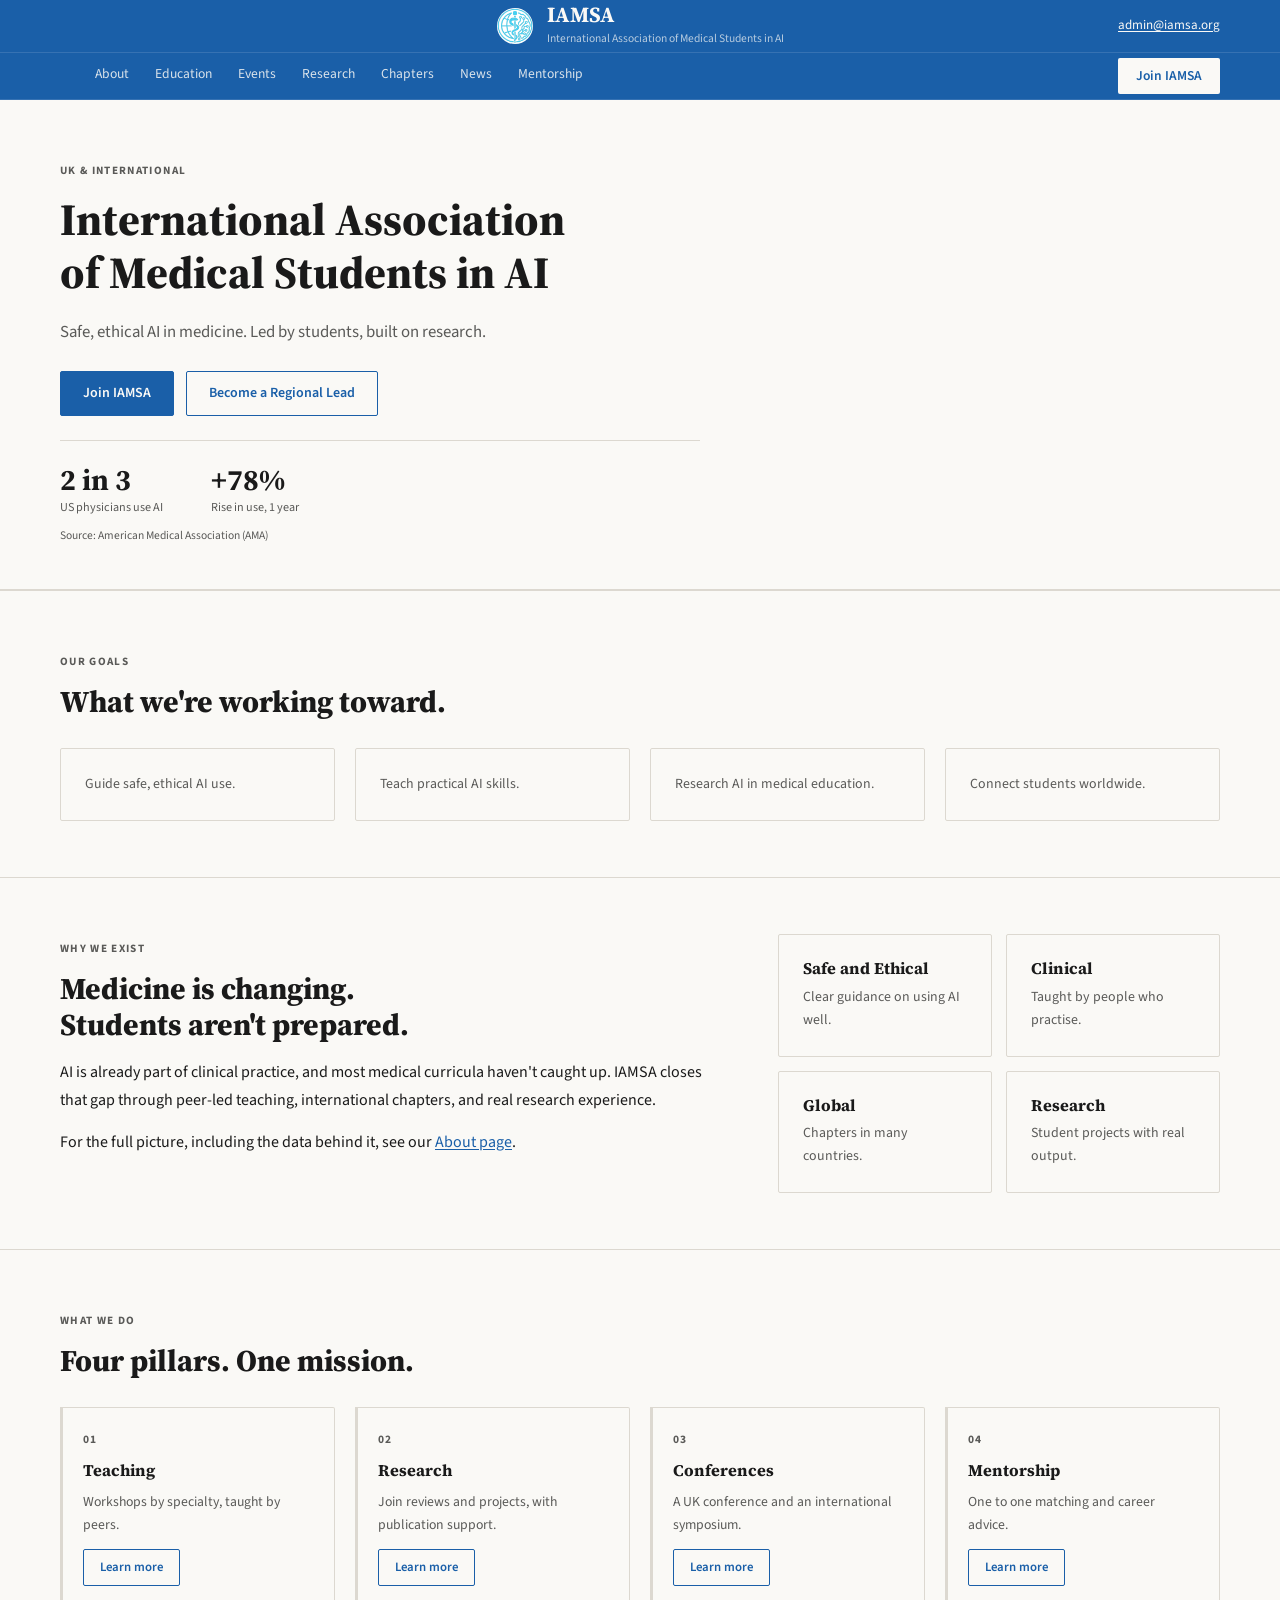
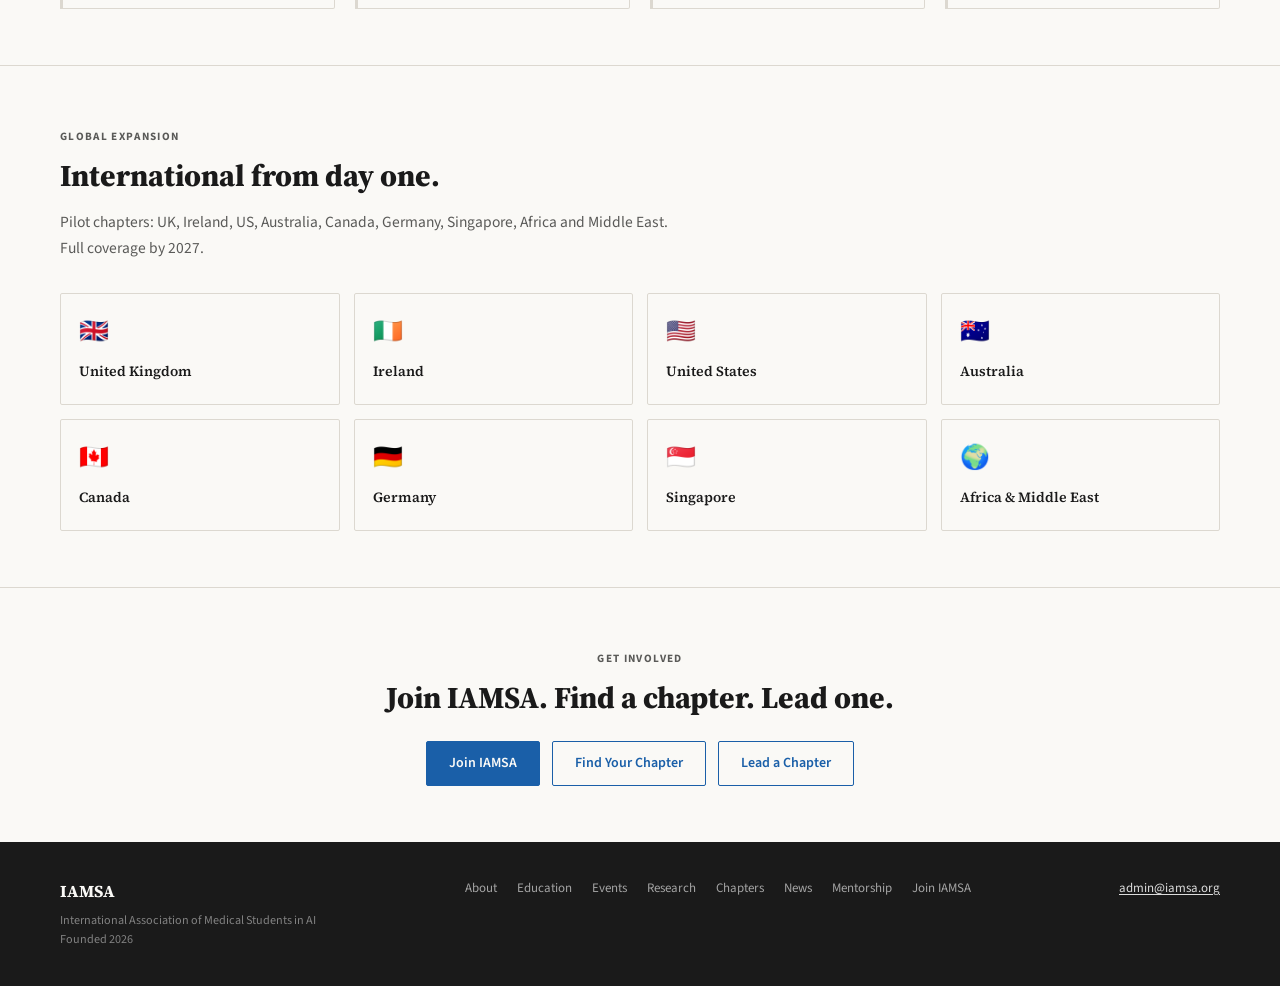
==== commit 33073f00: "Trim homepage copy, remove dashes site-wide, improve heading/contrast styling Rewrite homepage hero," ====
--- a/index.html
+++ b/index.html
@@ -3,9 +3,9 @@
 <head>
 <meta charset="UTF-8">
 <meta name="viewport" content="width=device-width, initial-scale=1.0">
-<title>IAMSA — International Association of Medical Students in AI</title>
+<title>IAMSA | International Association of Medical Students in AI</title>
 <link rel="icon" type="image/png" href="assets/iamsa-logo.png">
-<link rel="stylesheet" href="style.css?v=8">
+<link rel="stylesheet" href="style.css?v=11">
 </head>
 <body>
 
@@ -42,24 +42,37 @@
     <div class="home-hero-text">
       <span class="section-label">UK &amp; International</span>
       <h1>International Association<br>of Medical Students in AI</h1>
-      <p class="hero-lead">A student-led, clinically grounded AI society for medical students and doctors worldwide. Bridging the gap between artificial intelligence and the future of clinical practice.</p>
+      <p class="hero-lead">Safe, ethical AI in medicine. Led by students, built on research.</p>
       <div class="hero-actions">
-        <a href="join.html#tab-lead" class="btn-primary">Become a Regional Lead</a>
-        <a href="about.html" class="btn-secondary">Our Mission</a>
+        <a href="join.html" class="btn-primary">Join IAMSA</a>
+        <a href="join.html#tab-lead" class="btn-secondary">Become a Regional Lead</a>
       </div>
     </div>
     <div class="stat-row">
       <div class="stat-item">
-        <div class="stat-number">75%</div>
-        <div class="stat-label">Students — No AI Training</div>
+        <div class="stat-number">2 in 3</div>
+        <div class="stat-label">US physicians use AI</div>
       </div>
       <div class="stat-item">
-        <div class="stat-number">78%</div>
-        <div class="stat-label">Rise in Clinician AI Use in 1 Year</div>
-      </div>
-    </div>
+        <div class="stat-number">+78%</div>
+        <div class="stat-label">Rise in use, 1 year</div>
+      </div>
+    </div>
+    <p style="font-size:0.72rem;color:var(--muted);margin-top:8px;">Source: American Medical Association (AMA)</p>
   </div>
 </div>
+
+<!-- GOALS -->
+<section>
+  <span class="section-label">Our Goals</span>
+  <h2>What we're working toward.</h2>
+  <div class="grid-4" style="margin-top:28px;">
+    <div class="card"><p style="margin-top:0;">Guide safe, ethical AI use.</p></div>
+    <div class="card"><p style="margin-top:0;">Teach practical AI skills.</p></div>
+    <div class="card"><p style="margin-top:0;">Research AI in medical education.</p></div>
+    <div class="card"><p style="margin-top:0;">Connect students worldwide.</p></div>
+  </div>
+</section>
 
 <!-- MISSION -->
 <section id="mission" class="surface">
@@ -67,26 +80,25 @@
     <div>
       <span class="section-label">Why We Exist</span>
       <h2>Medicine is changing.<br>Students aren't prepared.</h2>
-      <p style="font-size:1rem;line-height:1.75;margin-bottom:14px;">Over <strong>75% of medical students receive no formal AI education</strong> in their curriculum. Meanwhile, 2 in 3 physicians now use AI in clinical practice — a figure that rose by <strong>78% in a single year</strong>.</p>
-      <p style="font-size:1rem;line-height:1.75;margin-bottom:14px;">The <strong>NHS AI Lab, launched in 2019</strong>, made an initial commitment of £250 million, with £143.5 million allocated (npj Digital Medicine, 2025). Regulatory frameworks are evolving. Clinical AI tools are in wards, radiology suites, and pathology labs — right now.</p>
-      <p style="font-size:1rem;line-height:1.75;">IAMSA exists to close this gap. <strong>Clinically grounded, peer-delivered, internationally connected.</strong> Not a tech club. Not a theory society. A community of future doctors preparing for the medicine they will actually practice.</p>
+      <p style="font-size:1rem;line-height:1.75;margin-bottom:14px;">AI is already part of clinical practice, and most medical curricula haven't caught up. IAMSA closes that gap through peer-led teaching, international chapters, and real research experience.</p>
+      <p style="font-size:1rem;line-height:1.75;">For the full picture, including the data behind it, see our <a href="about.html">About page</a>.</p>
     </div>
     <div style="display:grid;grid-template-columns:1fr 1fr;gap:14px;">
-      <div class="card" style="grid-column:1/-1;">
-        <h3>Clinically Grounded</h3>
-        <p>Every workshop, lecture, and resource is framed around real clinical scenarios — not abstract algorithms.</p>
-      </div>
-      <div class="card">
-        <h3>International First</h3>
-        <p>Chapter model across UK, Europe, North America, and beyond.</p>
-      </div>
-      <div class="card">
-        <h3>Research Connected</h3>
-        <p>Members access AI research opportunities, collaborations, and publication pathways.</p>
-      </div>
-      <div class="card">
-        <h3>NHS &amp; GMC Aligned</h3>
-        <p>Building toward formal recognition as AI literacy becomes a GMC graduate competency.</p>
+      <div class="card">
+        <h3>Safe and Ethical</h3>
+        <p>Clear guidance on using AI well.</p>
+      </div>
+      <div class="card">
+        <h3>Clinical</h3>
+        <p>Taught by people who practise.</p>
+      </div>
+      <div class="card">
+        <h3>Global</h3>
+        <p>Chapters in many countries.</p>
+      </div>
+      <div class="card">
+        <h3>Research</h3>
+        <p>Student projects with real output.</p>
       </div>
     </div>
   </div>
@@ -99,50 +111,27 @@
   <div class="grid-4" style="margin-top:28px;">
     <div class="pillar">
       <div class="pillar-number">01</div>
-      <div class="pillar-title">Teaching Series &amp; Workshops</div>
-      <div class="pillar-desc">Nationally coordinated, specialty-specific AI education delivered peer-to-peer at every medical school.</div>
-      <ul class="pillar-items">
-        <li>Specialty AI workshops — surgery, radiology, pathology</li>
-        <li>Clinical AI ethics and patient safety</li>
-        <li>Practical AI tools for medical students</li>
-        <li>International guest lecturer programme</li>
-      </ul>
+      <div class="pillar-title">Teaching</div>
+      <div class="pillar-desc">Workshops by specialty, taught by peers.</div>
+      <a href="education.html" class="btn-sm-outline">Learn more</a>
     </div>
     <div class="pillar">
       <div class="pillar-number">02</div>
-      <div class="pillar-title">Research Opportunities</div>
-      <div class="pillar-desc">Connecting medical students to AI research projects, collaborations, and publication pathways.</div>
-      <ul class="pillar-items">
-        <li>National student AI research network</li>
-        <li>Collaborative systematic reviews in AI/medicine</li>
-        <li>Industry research partnership programme</li>
-        <li>Annual student research competition</li>
-        <li>Publication mentorship pathway</li>
-      </ul>
+      <div class="pillar-title">Research</div>
+      <div class="pillar-desc">Join reviews and projects, with publication support.</div>
+      <a href="research.html" class="btn-sm-outline">Learn more</a>
     </div>
     <div class="pillar">
       <div class="pillar-number">03</div>
       <div class="pillar-title">Conferences</div>
-      <div class="pillar-desc">Annual national conference and international symposium — CPD accredited, student and clinician facing.</div>
-      <ul class="pillar-items">
-        <li>Annual UK National IAMSA Conference</li>
-        <li>International Medical AI Symposium</li>
-        <li>CPD accreditation for all events</li>
-        <li>Abstract submission and oral presentations</li>
-        <li>Industry exhibition and networking</li>
-      </ul>
+      <div class="pillar-desc">A UK conference and an international symposium.</div>
+      <a href="events.html" class="btn-sm-outline">Learn more</a>
     </div>
     <div class="pillar">
       <div class="pillar-number">04</div>
       <div class="pillar-title">Mentorship</div>
-      <div class="pillar-desc">Connecting students to AI researchers, clinical informaticians, and industry professionals.</div>
-      <ul class="pillar-items">
-        <li>1:1 mentor matching programme</li>
-        <li>Clinician-researcher mentor network</li>
-        <li>Industry career pathway guidance</li>
-        <li>Fellowship and grant signposting</li>
-        <li>International mentorship exchange</li>
-      </ul>
+      <div class="pillar-desc">One to one matching and career advice.</div>
+      <a href="mentorship.html" class="btn-sm-outline">Learn more</a>
     </div>
   </div>
 </section>
@@ -151,7 +140,7 @@
 <section id="international">
   <span class="section-label">Global Expansion</span>
   <h2>International from day one.</h2>
-  <p class="section-intro">Phase 1 launches with pilot chapters in multiple countries simultaneously with the UK. Phase 2 targets full international coverage by 2027.</p>
+  <p class="section-intro">Pilot chapters: UK, Ireland, US, Australia, Canada, Germany, Singapore, Africa and Middle East. Full coverage by 2027.</p>
   <div class="countries-grid">
     <div class="country-card">
       <div class="country-flag">🇬🇧</div>
@@ -184,10 +173,11 @@
 <!-- CTA -->
 <section class="surface" id="join" style="text-align:center;">
   <span class="section-label">Get Involved</span>
-  <h2 style="margin-bottom:24px;">Ready to join IAMSA?</h2>
+  <h2 style="margin-bottom:24px;">Join IAMSA. Find a chapter. Lead one.</h2>
   <div style="display:flex;gap:12px;justify-content:center;flex-wrap:wrap;">
     <a href="join.html" class="btn-primary">Join IAMSA</a>
     <a href="chapters.html" class="btn-secondary">Find Your Chapter</a>
+    <a href="join.html#tab-lead" class="btn-secondary">Lead a Chapter</a>
   </div>
 </section>
 
--- a/style.css
+++ b/style.css
@@ -1,9 +1,9 @@
-@import url('https://fonts.googleapis.com/css2?family=Source+Serif+4:ital,opsz,wght@0,8..60,400;0,8..60,600;0,8..60,700;1,8..60,400&family=Source+Sans+3:ital,wght@0,300;0,400;0,600;0,700;1,400&display=swap');
+@import url('https://fonts.googleapis.com/css2?family=Source+Serif+4:ital,opsz,wght@0,8..60,400;0,8..60,600;0,8..60,700;0,8..60,800;1,8..60,400&family=Source+Sans+3:ital,wght@0,300;0,400;0,600;0,700;1,400&display=swap');
 
 :root {
   --ink:      #1a1a1a;
   --paper:    #faf9f6;
-  --navy:     #5b9bd5;
+  --navy:     #1a5fa8;
   --navy-hv:  #0e2138;
   --aside:    #eef0f3;
   --rule:     #dcd8d0;
@@ -35,13 +35,13 @@
 /* ── TYPOGRAPHY ─────────────────────────────────────────── */
 h1, h2, h3, h4 {
   font-family: var(--serif);
-  font-weight: 700;
+  font-weight: 800;
   line-height: 1.2;
   color: var(--ink);
 }
 h1 { font-size: clamp(1.75rem, 3.5vw, 2.8rem); margin-bottom: 18px; }
 h2 { font-size: clamp(1.3rem, 2.5vw, 1.9rem); margin-bottom: 14px; }
-h3 { font-size: 1.08rem; font-weight: 600; margin-bottom: 8px; }
+h3 { font-size: 1.08rem; font-weight: 700; margin-bottom: 8px; }
 
 p { line-height: 1.65; }
 a { color: var(--navy); text-decoration: underline; text-underline-offset: 2px; }
@@ -174,12 +174,10 @@
   display: inline-block;
   font-family: var(--sans);
   font-size: 0.7rem;
-  font-weight: 600;
+  font-weight: 700;
   letter-spacing: 0.12em;
   text-transform: uppercase;
   color: var(--muted);
-  border-bottom: 1px solid var(--navy);
-  padding-bottom: 5px;
   margin-bottom: 12px;
 }
 .section-intro {
@@ -672,3 +670,264 @@
   .chapter-grid { grid-template-columns: 1fr; }
   .conf-actions { flex-direction: column; }
 }
+
+/* ── INTERACTIVE CHAPTER MAP ────────────────────────────── */
+.chapter-map {
+  display: grid; grid-template-columns: 1.35fr 1fr; gap: 28px;
+  align-items: start; margin-top: 32px;
+}
+.chapter-map__figure {
+  background: var(--paper); border: 1px solid var(--rule);
+  border-radius: 2px; padding: 18px 12px 12px;
+}
+.uk-map { width: 100%; height: auto; display: block; max-height: 560px; }
+
+.mapland { fill: #e4eaf1; stroke: #b9c6d6; stroke-width: 1.6; stroke-linejoin: round; }
+.mapland-ie { fill: #ecebe6; stroke: var(--rule); }
+
+.pin { cursor: pointer; outline: none; }
+.pin-halo { fill: transparent; }
+.pin-dot { stroke-width: 2.4; transition: r .12s ease, fill .12s ease; }
+.pin-active  .pin-dot { fill: #1a5c32; stroke: #123f22; }
+.pin-open    .pin-dot { fill: var(--paper); stroke: #6d7a88; stroke-dasharray: 3.2 2.6; }
+.pin-label {
+  font-family: var(--sans); font-size: 21px; font-weight: 600;
+  fill: var(--ink); paint-order: stroke;
+  stroke: var(--paper); stroke-width: 5px; stroke-linejoin: round;
+  pointer-events: none;
+}
+.pin:hover .pin-dot, .pin:focus-visible .pin-dot { r: 11; }
+.pin-open:hover .pin-dot, .pin-open:focus-visible .pin-dot { fill: #d7e2ee; stroke: #1a5fa8; }
+.pin:focus-visible .pin-halo { fill: rgba(26,95,168,0.16); }
+.pin.is-selected .pin-dot { r: 12; fill: #1a5fa8; stroke: #0e2138; stroke-dasharray: none; }
+.pin.is-selected .pin-label { fill: #0e2138; font-weight: 700; }
+
+.map-legend {
+  list-style: none; padding: 0; margin: 6px 0 0;
+  display: flex; gap: 20px; flex-wrap: wrap; justify-content: center;
+  font-size: 0.76rem; color: var(--muted);
+}
+.map-legend li { display: flex; align-items: center; gap: 7px; line-height: 1.4; }
+.lg { width: 11px; height: 11px; border-radius: 50%; flex: 0 0 auto; }
+.lg-active { background: #1a5c32; }
+.lg-open { background: var(--paper); border: 2px dashed #6d7a88; }
+
+.chapter-map__panel {
+  background: var(--aside); border: 1px solid var(--rule);
+  border-radius: 2px; padding: 26px 24px; position: sticky; top: 118px;
+}
+.mp-stat { margin-bottom: 16px; }
+.mp-stat strong {
+  display: block; font-family: var(--serif); font-size: 2rem;
+  font-weight: 700; line-height: 1.1; color: var(--ink);
+}
+.mp-stat span { font-size: 0.78rem; color: var(--muted); letter-spacing: 0.02em; }
+.mp-hint {
+  font-size: 0.84rem; color: var(--muted); line-height: 1.65;
+  margin: 18px 0 20px; padding-top: 16px; border-top: 1px solid var(--rule);
+}
+.mp-region {
+  display: block; font-size: 0.68rem; font-weight: 700; letter-spacing: 0.09em;
+  text-transform: uppercase; color: var(--muted); margin-bottom: 6px;
+}
+.mp-detail h3 { font-family: var(--serif); font-size: 1.45rem; margin-bottom: 12px; }
+.mp-schools { list-style: none; padding: 0; margin: 0 0 14px; }
+.mp-schools li {
+  font-size: 0.86rem; line-height: 1.5; padding: 7px 0;
+  border-bottom: 1px solid var(--rule);
+}
+.mp-schools li:last-child { border-bottom: none; }
+.mp-status { font-size: 0.74rem; font-weight: 600; letter-spacing: 0.04em; margin-bottom: 18px; }
+.mp-status.is-active { color: #1a5c32; }
+.mp-status.is-open { color: var(--muted); }
+.mp-back {
+  display: block; margin-top: 14px; padding: 0; background: none; border: none;
+  font-family: var(--sans); font-size: 0.78rem; color: var(--navy);
+  cursor: pointer; text-decoration: underline; text-underline-offset: 2px;
+}
+.mp-back:hover { color: var(--navy-hv); }
+
+@media (max-width: 900px) {
+  .chapter-map { grid-template-columns: 1fr; gap: 18px; }
+  .chapter-map__panel { position: static; }
+  .uk-map { max-height: 460px; }
+  .pin-label { font-size: 25px; }
+}
+.mp-lead {
+  background: var(--paper); border: 1px solid var(--rule);
+  border-radius: 2px; padding: 11px 13px; margin-bottom: 16px;
+}
+.mp-lead__role {
+  display: block; font-size: 0.64rem; font-weight: 700; letter-spacing: 0.09em;
+  text-transform: uppercase; color: var(--muted); margin-bottom: 3px;
+}
+.mp-lead strong { font-family: var(--serif); font-size: 0.95rem; font-weight: 600; line-height: 1.35; }
+
+/* ── WORLD MAP ──────────────────────────────────────────── */
+.world-map { grid-template-columns: 1.7fr 1fr; }
+.world-svg { width: 100%; height: auto; display: block; }
+.wland {
+  fill: #e4eaf1; stroke: #b9c6d6; stroke-width: 1.1;
+  stroke-linejoin: round; fill-rule: evenodd;
+}
+.wpin { cursor: pointer; outline: none; }
+.wpin-dot { fill: #1a5c32; stroke: #123f22; stroke-width: 2; transition: r .12s ease; }
+.wpin-leader { stroke: #6d7a88; stroke-width: 1.4; }
+.wpin-label {
+  font-family: var(--sans); font-size: 22px; font-weight: 600; fill: var(--ink);
+  paint-order: stroke; stroke: var(--paper); stroke-width: 5px;
+  stroke-linejoin: round; pointer-events: none;
+}
+.wpin:hover .wpin-dot, .wpin:focus-visible .wpin-dot { r: 10; }
+.wpin.is-selected .wpin-dot { r: 11; fill: #1a5fa8; stroke: #0e2138; }
+.wpin.is-selected .wpin-label { fill: #0e2138; font-weight: 700; }
+
+.mp-reps { list-style: none; padding: 0; margin: 0 0 20px; }
+.mp-reps li { padding: 9px 0; border-bottom: 1px solid var(--rule); }
+.mp-reps li:last-child { border-bottom: none; }
+.mp-reps strong {
+  display: block; font-family: var(--serif); font-size: 0.92rem;
+  font-weight: 600; line-height: 1.35;
+}
+.mp-reps span { display: block; font-size: 0.76rem; color: var(--muted); line-height: 1.5; }
+.intl-card.active { border-left: 3px solid #1a5c32; }
+.intl-card .intl-name { font-family: var(--serif); font-weight: 600; font-size: 0.9rem; }
+.intl-card .intl-schools { font-size: 0.76rem; color: var(--muted); margin-top: 4px; }
+
+@media (max-width: 900px) {
+  .world-map { grid-template-columns: 1fr; }
+  .wpin-label { font-size: 26px; }
+}
+@media (max-width: 480px) { .intl-grid { grid-template-columns: repeat(2, 1fr); } }
+
+
+/* ══ MAP: COLOUR, MOTION, ZOOM ═══════════════════════════ */
+.chapter-map__figure { position: relative; overflow: hidden; padding: 0; border-radius: 3px; }
+.uk-map, .world-svg { touch-action: pan-y; cursor: grab; --z: 1; }
+.uk-map.is-panning, .world-svg.is-panning { cursor: grabbing; }
+.uk-map.is-zoomed, .world-svg.is-zoomed { touch-action: none; }
+
+/* ── land & sea ── */
+.mapland { fill: url(#ukLand); stroke: #6d9d9a; stroke-width: 1.5; }
+.mapland-ie { fill: #eceae3; stroke: #cfcabf; }
+.wland { fill: url(#wLand); stroke: #7aa5a1; stroke-width: 1.1; }
+.sea { pointer-events: none; }
+
+/* ── pins ── */
+.pin-active .pin-dot, .wpin-dot { fill: #157347; stroke: #0c4a2d; }
+.pin-open .pin-dot { fill: #fff7ed; stroke: #c2410c; stroke-dasharray: 3.2 2.6; }
+.pin-dot, .wpin-dot {
+  stroke-width: calc(2.4px / var(--z));
+  r: calc(8px / var(--z));
+  transform-box: fill-box; transform-origin: center;
+  animation: pinDrop .55s cubic-bezier(.34,1.5,.64,1) both;
+  transition: fill .15s ease;
+}
+.wpin-dot { r: calc(7px / var(--z)); stroke-width: calc(2px / var(--z)); }
+.pin:hover .pin-dot, .pin:focus-visible .pin-dot { r: calc(11px / var(--z)); }
+.wpin:hover .wpin-dot, .wpin:focus-visible .wpin-dot { r: calc(10px / var(--z)); }
+.pin-open:hover .pin-dot { fill: #fdba74; stroke: #9a3412; }
+.pin.is-selected .pin-dot { r: calc(12px / var(--z)); fill: #1a5fa8; stroke: #0e2138; stroke-dasharray: none; }
+.wpin.is-selected .wpin-dot { r: calc(11px / var(--z)); fill: #1a5fa8; stroke: #0e2138; }
+
+.pin-label, .wpin-label {
+  font-size: calc(21px / var(--z));
+  stroke-width: calc(5px / var(--z));
+  animation: pinFade .55s ease both;
+}
+.wpin-label { font-size: calc(22px / var(--z)); }
+.wpin-leader { stroke-width: calc(1.4px / var(--z)); animation: pinFade .55s ease both; }
+
+/* ── pulse on staffed locations ── */
+.pin-pulse, .wpin-pulse {
+  fill: none; stroke: #157347; stroke-width: calc(2px / var(--z));
+  transform-box: fill-box; transform-origin: center;
+  animation: pinPulse 3s ease-out infinite;
+  pointer-events: none;
+}
+@keyframes pinPulse {
+  0%   { transform: scale(1);   opacity: .5; }
+  70%  { transform: scale(2.8); opacity: 0; }
+  100% { transform: scale(2.8); opacity: 0; }
+}
+@keyframes pinDrop { from { opacity: 0; transform: scale(.3); } to { opacity: 1; transform: scale(1); } }
+@keyframes pinFade { from { opacity: 0; } to { opacity: 1; } }
+.pin:nth-of-type(1) .pin-dot,.pin:nth-of-type(1) .pin-label{animation-delay:0.05s}
+.pin:nth-of-type(2) .pin-dot,.pin:nth-of-type(2) .pin-label{animation-delay:0.10s}
+.pin:nth-of-type(3) .pin-dot,.pin:nth-of-type(3) .pin-label{animation-delay:0.14s}
+.pin:nth-of-type(4) .pin-dot,.pin:nth-of-type(4) .pin-label{animation-delay:0.18s}
+.pin:nth-of-type(5) .pin-dot,.pin:nth-of-type(5) .pin-label{animation-delay:0.23s}
+.pin:nth-of-type(6) .pin-dot,.pin:nth-of-type(6) .pin-label{animation-delay:0.27s}
+.pin:nth-of-type(7) .pin-dot,.pin:nth-of-type(7) .pin-label{animation-delay:0.32s}
+.pin:nth-of-type(8) .pin-dot,.pin:nth-of-type(8) .pin-label{animation-delay:0.36s}
+.pin:nth-of-type(9) .pin-dot,.pin:nth-of-type(9) .pin-label{animation-delay:0.41s}
+.pin:nth-of-type(10) .pin-dot,.pin:nth-of-type(10) .pin-label{animation-delay:0.45s}
+.pin:nth-of-type(11) .pin-dot,.pin:nth-of-type(11) .pin-label{animation-delay:0.50s}
+.pin:nth-of-type(12) .pin-dot,.pin:nth-of-type(12) .pin-label{animation-delay:0.55s}
+.pin:nth-of-type(13) .pin-dot,.pin:nth-of-type(13) .pin-label{animation-delay:0.59s}
+.pin:nth-of-type(14) .pin-dot,.pin:nth-of-type(14) .pin-label{animation-delay:0.64s}
+.wpin:nth-of-type(1) .wpin-dot,.wpin:nth-of-type(1) .wpin-label,.wpin:nth-of-type(1) .wpin-leader{animation-delay:0.05s}
+.wpin:nth-of-type(2) .wpin-dot,.wpin:nth-of-type(2) .wpin-label,.wpin:nth-of-type(2) .wpin-leader{animation-delay:0.11s}
+.wpin:nth-of-type(3) .wpin-dot,.wpin:nth-of-type(3) .wpin-label,.wpin:nth-of-type(3) .wpin-leader{animation-delay:0.17s}
+.wpin:nth-of-type(4) .wpin-dot,.wpin:nth-of-type(4) .wpin-label,.wpin:nth-of-type(4) .wpin-leader{animation-delay:0.23s}
+.wpin:nth-of-type(5) .wpin-dot,.wpin:nth-of-type(5) .wpin-label,.wpin:nth-of-type(5) .wpin-leader{animation-delay:0.29s}
+.wpin:nth-of-type(6) .wpin-dot,.wpin:nth-of-type(6) .wpin-label,.wpin:nth-of-type(6) .wpin-leader{animation-delay:0.35s}
+.wpin:nth-of-type(7) .wpin-dot,.wpin:nth-of-type(7) .wpin-label,.wpin:nth-of-type(7) .wpin-leader{animation-delay:0.41s}
+.wpin:nth-of-type(8) .wpin-dot,.wpin:nth-of-type(8) .wpin-label,.wpin:nth-of-type(8) .wpin-leader{animation-delay:0.47s}
+.wpin:nth-of-type(9) .wpin-dot,.wpin:nth-of-type(9) .wpin-label,.wpin:nth-of-type(9) .wpin-leader{animation-delay:0.53s}
+.pin:nth-of-type(1) .pin-pulse,.wpin:nth-of-type(1) .wpin-pulse{animation-delay:0.00s}
+.pin:nth-of-type(2) .pin-pulse,.wpin:nth-of-type(2) .wpin-pulse{animation-delay:0.32s}
+.pin:nth-of-type(3) .pin-pulse,.wpin:nth-of-type(3) .wpin-pulse{animation-delay:0.64s}
+.pin:nth-of-type(4) .pin-pulse,.wpin:nth-of-type(4) .wpin-pulse{animation-delay:0.96s}
+.pin:nth-of-type(5) .pin-pulse,.wpin:nth-of-type(5) .wpin-pulse{animation-delay:1.28s}
+.pin:nth-of-type(6) .pin-pulse,.wpin:nth-of-type(6) .wpin-pulse{animation-delay:1.60s}
+.pin:nth-of-type(7) .pin-pulse,.wpin:nth-of-type(7) .wpin-pulse{animation-delay:1.92s}
+.pin:nth-of-type(8) .pin-pulse,.wpin:nth-of-type(8) .wpin-pulse{animation-delay:2.24s}
+.pin:nth-of-type(9) .pin-pulse,.wpin:nth-of-type(9) .wpin-pulse{animation-delay:2.56s}
+.pin:nth-of-type(10) .pin-pulse,.wpin:nth-of-type(10) .wpin-pulse{animation-delay:2.88s}
+.pin:nth-of-type(11) .pin-pulse,.wpin:nth-of-type(11) .wpin-pulse{animation-delay:3.20s}
+.pin:nth-of-type(12) .pin-pulse,.wpin:nth-of-type(12) .wpin-pulse{animation-delay:3.52s}
+.pin:nth-of-type(13) .pin-pulse,.wpin:nth-of-type(13) .wpin-pulse{animation-delay:3.84s}
+.pin:nth-of-type(14) .pin-pulse,.wpin:nth-of-type(14) .wpin-pulse{animation-delay:4.16s}
+
+/* ── zoom controls ── */
+.map-zoom {
+  position: absolute; top: 12px; right: 12px; z-index: 2;
+  display: flex; flex-direction: column; gap: 5px;
+}
+.mz {
+  width: 32px; height: 32px; border: 1px solid var(--rule);
+  background: rgba(250,249,246,0.94); color: var(--ink);
+  font-family: var(--sans); font-size: 1.02rem; line-height: 1;
+  border-radius: 2px; cursor: pointer;
+  display: flex; align-items: center; justify-content: center;
+  transition: background .13s ease, border-color .13s ease, transform .13s ease;
+}
+.mz:hover { background: #fff; border-color: #1a5fa8; color: #1a5fa8; transform: translateY(-1px); }
+.mz:active { transform: translateY(0); }
+.mz:focus-visible { outline: 2px solid #1a5fa8; outline-offset: 2px; }
+.mz[disabled] { opacity: .38; cursor: default; transform: none; }
+
+.lg-active { background: #157347; }
+.lg-open { background: #fff7ed; border: 2px dashed #c2410c; }
+
+@media (prefers-reduced-motion: reduce) {
+  .pin-dot, .wpin-dot, .pin-label, .wpin-label, .wpin-leader { animation: none; }
+  .pin-pulse, .wpin-pulse { animation: none; opacity: .3; }
+  .mz, .pin-dot, .wpin-dot { transition: none; }
+}
+
+/* Vacant cities: keep the map readable at 35 pins — reveal the label on
+   hover/focus/selection, or once the reader has zoomed in. */
+.pin-open .pin-label { opacity: 0; transition: opacity .15s ease; }
+.pin-open:hover .pin-label,
+.pin-open:focus-visible .pin-label,
+.pin-open.is-selected .pin-label,
+.is-zoomed-far .pin-open .pin-label { opacity: 1; }
+.pin-open .pin-dot { r: calc(6px / var(--z)); }
+.pin-open:hover .pin-dot, .pin-open:focus-visible .pin-dot { r: calc(10px / var(--z)); }
+.map-hint {
+  margin: 8px 0 0; font-size: 0.72rem; color: var(--muted);
+  text-align: center; font-style: italic;
+}
+@media (prefers-reduced-motion: reduce) { .pin-open .pin-label { transition: none; } }
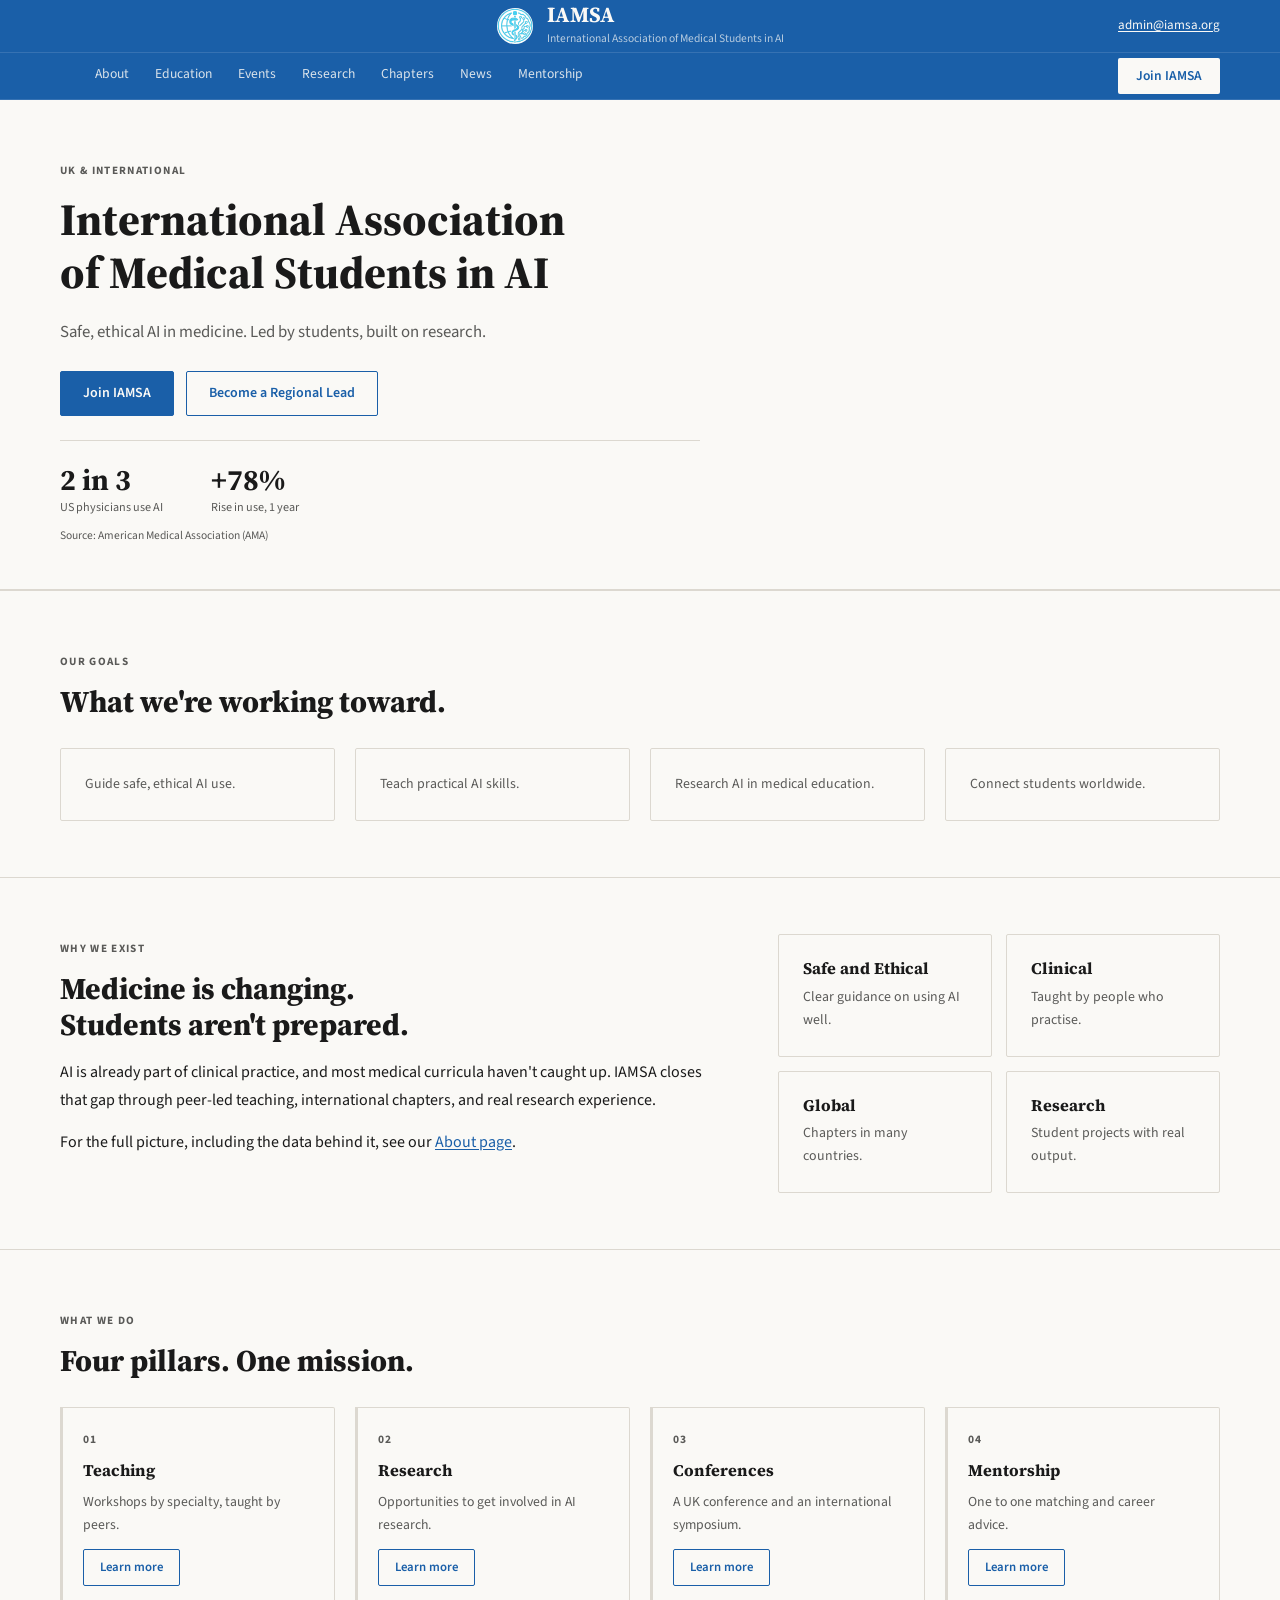
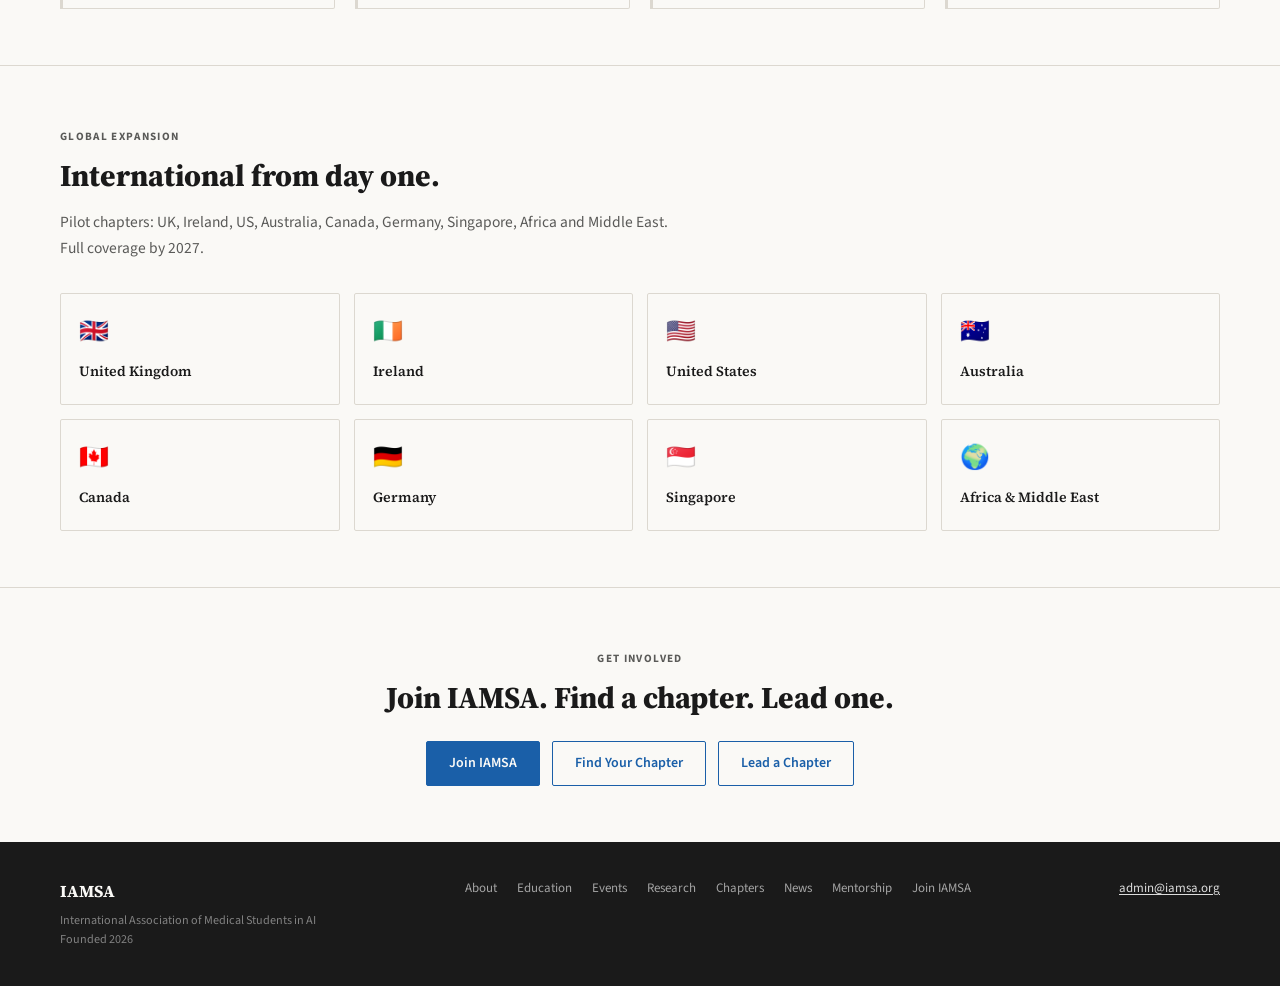
==== commit ab053117: "Remove unverified CPD accreditation and research-authorship promises Drop the CPD-accredited claims " ====
--- a/index.html
+++ b/index.html
@@ -118,7 +118,7 @@
     <div class="pillar">
       <div class="pillar-number">02</div>
       <div class="pillar-title">Research</div>
-      <div class="pillar-desc">Join reviews and projects, with publication support.</div>
+      <div class="pillar-desc">Opportunities to get involved in AI research.</div>
       <a href="research.html" class="btn-sm-outline">Learn more</a>
     </div>
     <div class="pillar">
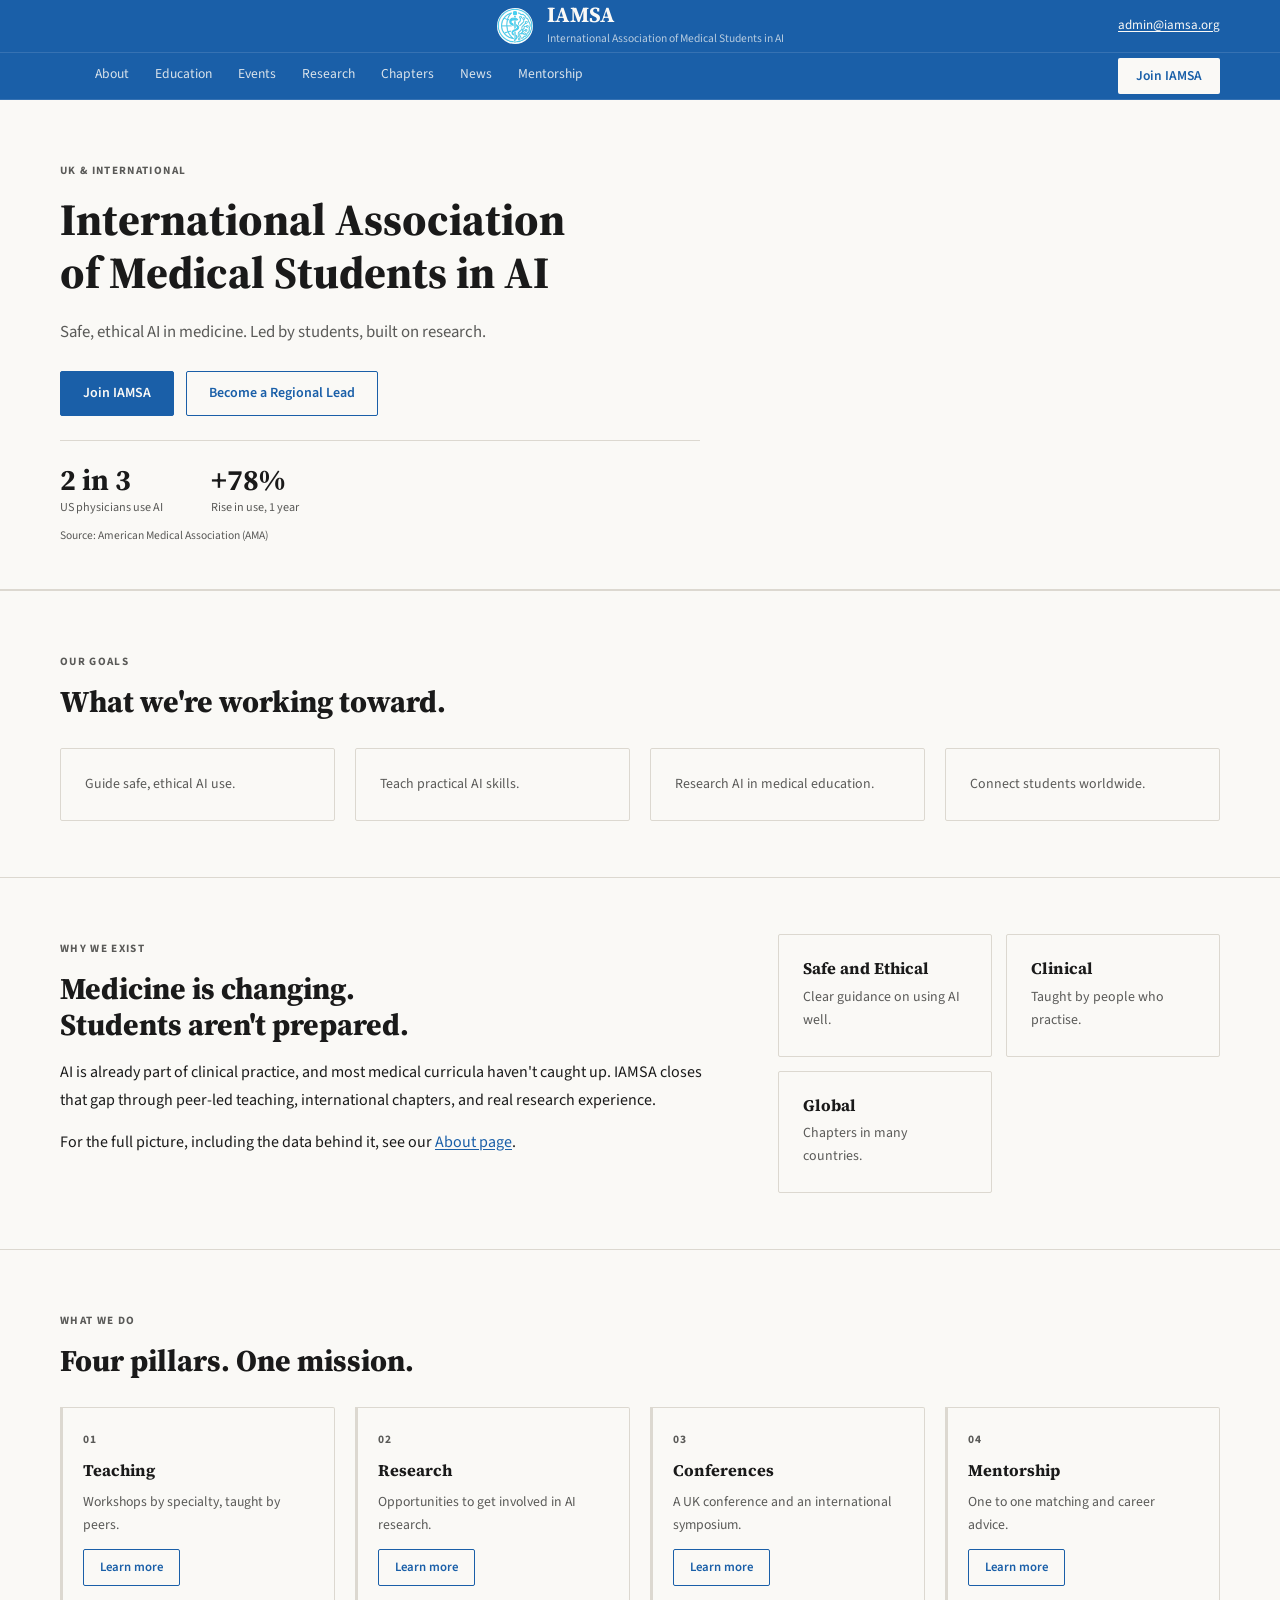
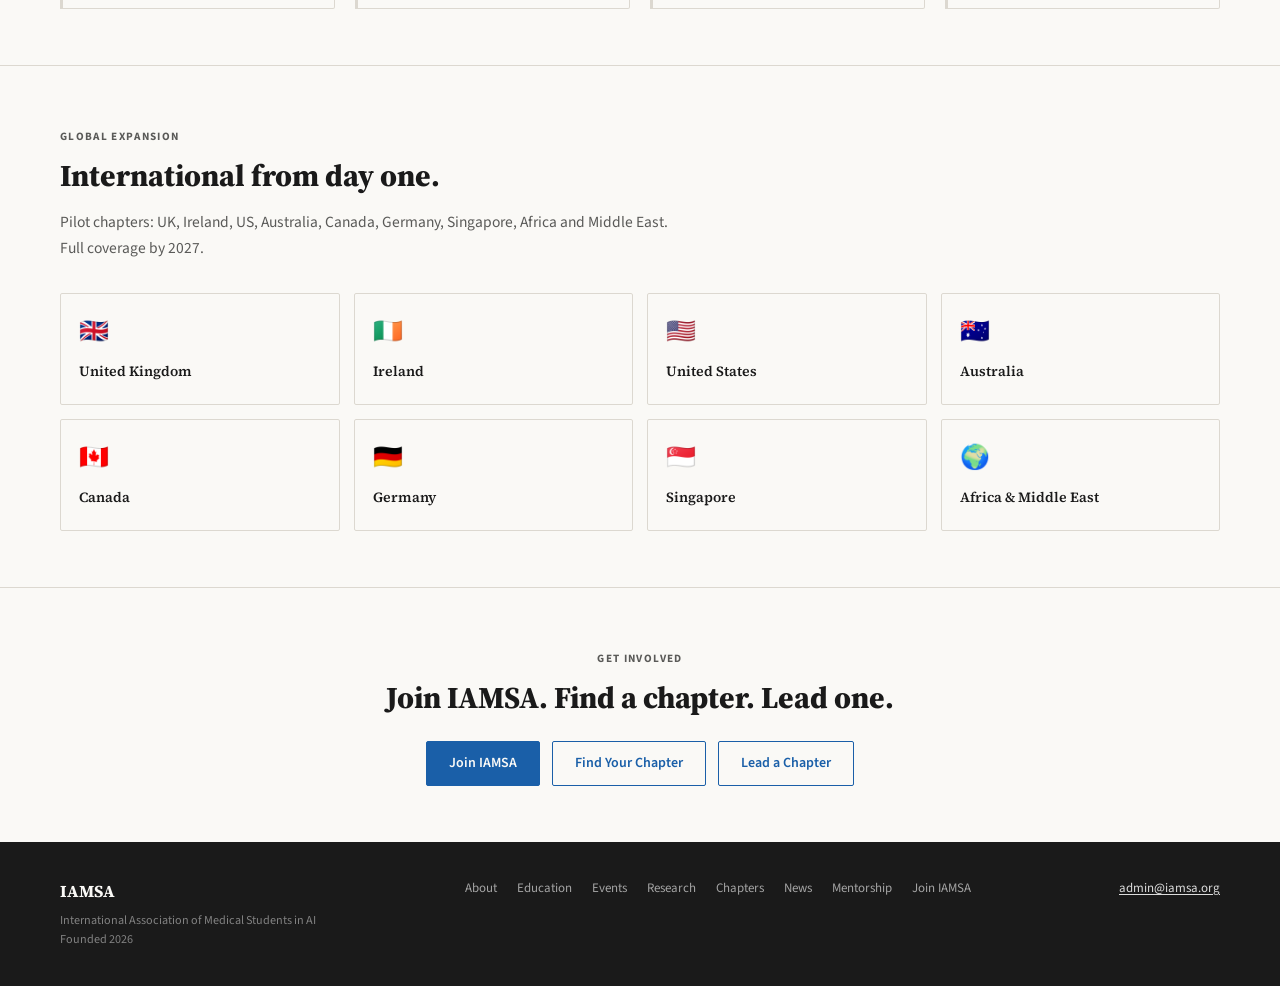
==== commit 2bece00b: "Remove Research card from homepage and UK chapter directory list Drop the "Research" card from the h" ====
--- a/index.html
+++ b/index.html
@@ -96,10 +96,6 @@
         <h3>Global</h3>
         <p>Chapters in many countries.</p>
       </div>
-      <div class="card">
-        <h3>Research</h3>
-        <p>Student projects with real output.</p>
-      </div>
     </div>
   </div>
 </section>
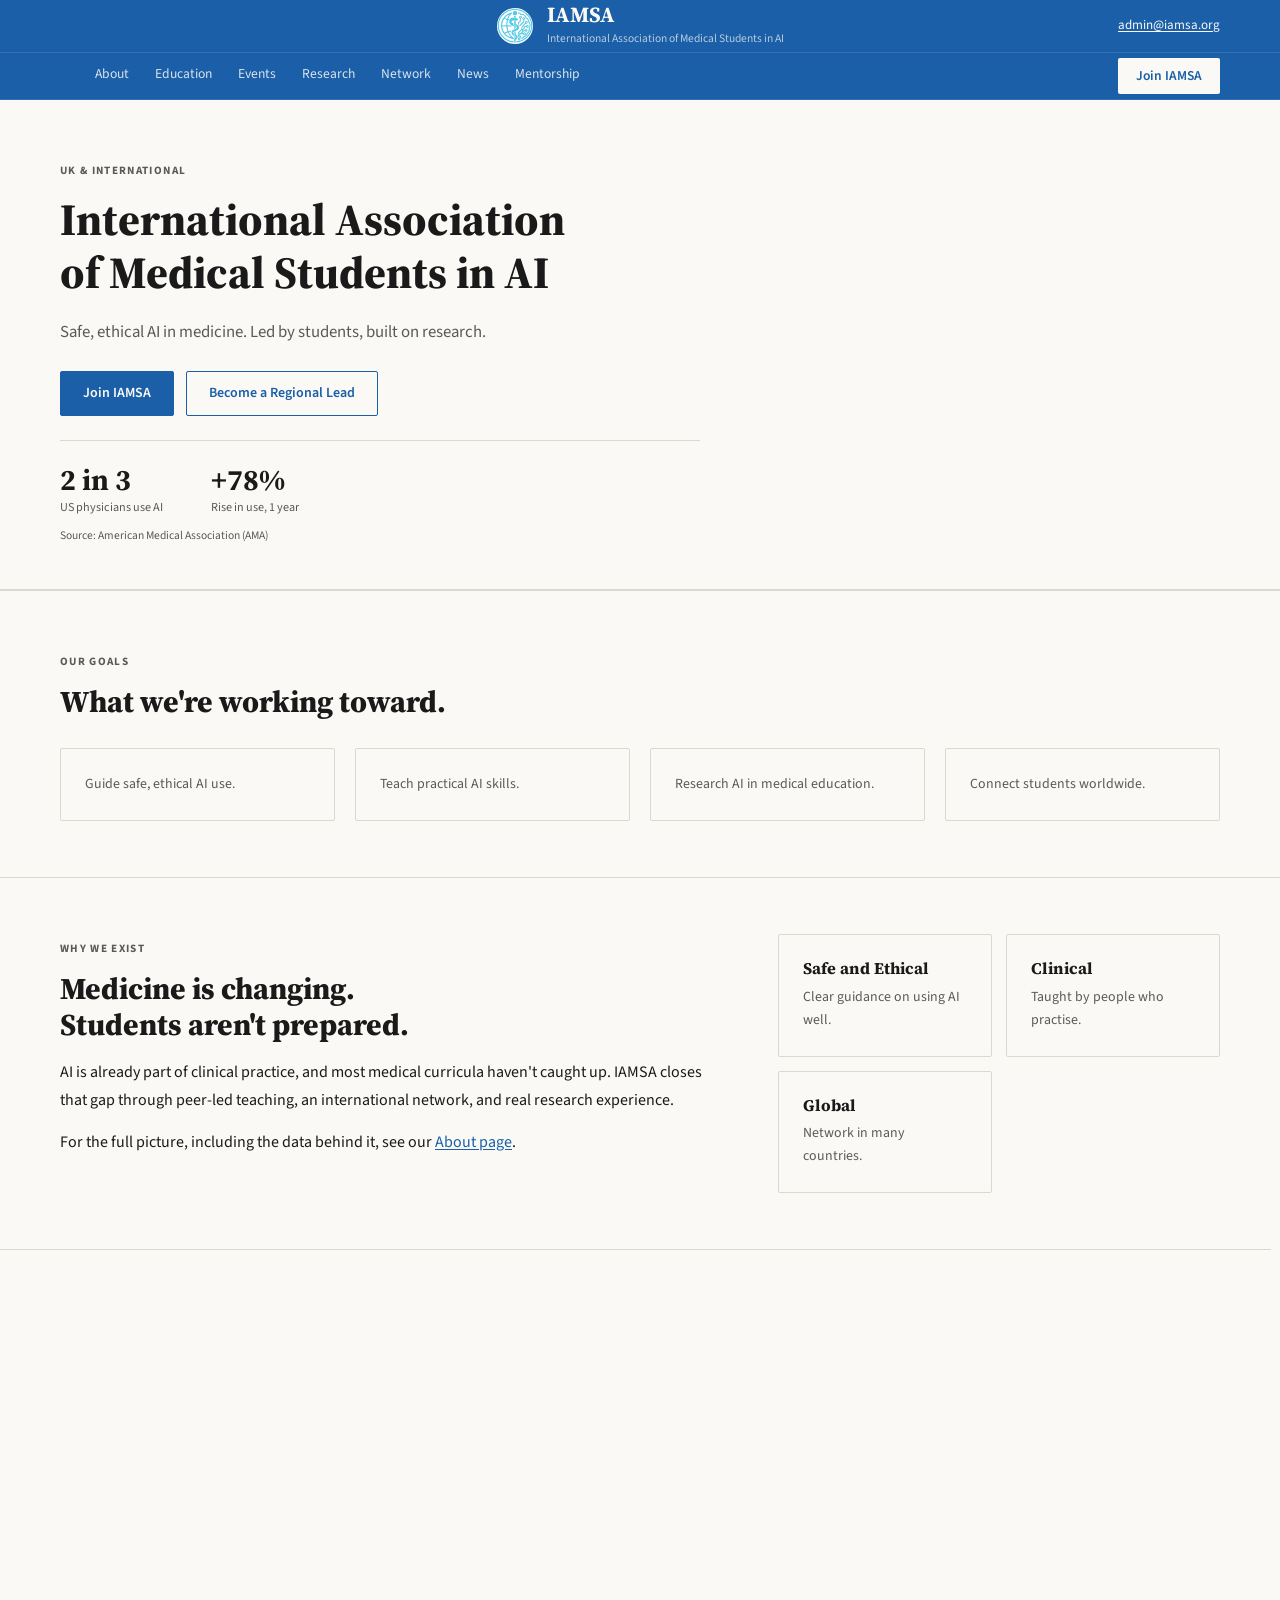
==== commit 132485f8: "Replace "chapter(s)" with "network" in all visible site copy Reword nav links, page titles, headings" ====
--- a/index.html
+++ b/index.html
@@ -27,7 +27,7 @@
       <li><a href="education.html">Education</a></li>
       <li><a href="events.html">Events</a></li>
       <li><a href="research.html">Research</a></li>
-      <li><a href="chapters.html">Chapters</a></li>
+      <li><a href="chapters.html">Network</a></li>
       <li><a href="news.html">News</a></li>
       <li><a href="mentorship.html">Mentorship</a></li>
       <li class="nav-spacer"></li>
@@ -80,7 +80,7 @@
     <div>
       <span class="section-label">Why We Exist</span>
       <h2>Medicine is changing.<br>Students aren't prepared.</h2>
-      <p style="font-size:1rem;line-height:1.75;margin-bottom:14px;">AI is already part of clinical practice, and most medical curricula haven't caught up. IAMSA closes that gap through peer-led teaching, international chapters, and real research experience.</p>
+      <p style="font-size:1rem;line-height:1.75;margin-bottom:14px;">AI is already part of clinical practice, and most medical curricula haven't caught up. IAMSA closes that gap through peer-led teaching, an international network, and real research experience.</p>
       <p style="font-size:1rem;line-height:1.75;">For the full picture, including the data behind it, see our <a href="about.html">About page</a>.</p>
     </div>
     <div style="display:grid;grid-template-columns:1fr 1fr;gap:14px;">
@@ -94,7 +94,7 @@
       </div>
       <div class="card">
         <h3>Global</h3>
-        <p>Chapters in many countries.</p>
+        <p>Network in many countries.</p>
       </div>
     </div>
   </div>
@@ -136,7 +136,7 @@
 <section id="international">
   <span class="section-label">Global Expansion</span>
   <h2>International from day one.</h2>
-  <p class="section-intro">Pilot chapters: UK, Ireland, US, Australia, Canada, Germany, Singapore, Africa and Middle East. Full coverage by 2027.</p>
+  <p class="section-intro">Pilot network: UK, Ireland, US, Australia, Canada, Germany, Singapore, Africa and Middle East. Full coverage by 2027.</p>
   <div class="countries-grid">
     <div class="country-card">
       <div class="country-flag">🇬🇧</div>
@@ -169,11 +169,11 @@
 <!-- CTA -->
 <section class="surface" id="join" style="text-align:center;">
   <span class="section-label">Get Involved</span>
-  <h2 style="margin-bottom:24px;">Join IAMSA. Find a chapter. Lead one.</h2>
+  <h2 style="margin-bottom:24px;">Join IAMSA. Find a network. Lead one.</h2>
   <div style="display:flex;gap:12px;justify-content:center;flex-wrap:wrap;">
     <a href="join.html" class="btn-primary">Join IAMSA</a>
-    <a href="chapters.html" class="btn-secondary">Find Your Chapter</a>
-    <a href="join.html#tab-lead" class="btn-secondary">Lead a Chapter</a>
+    <a href="chapters.html" class="btn-secondary">Find Your Network</a>
+    <a href="join.html#tab-lead" class="btn-secondary">Lead a Network</a>
   </div>
 </section>
 
@@ -188,7 +188,7 @@
       <a href="education.html">Education</a>
       <a href="events.html">Events</a>
       <a href="research.html">Research</a>
-      <a href="chapters.html">Chapters</a>
+      <a href="chapters.html">Network</a>
       <a href="news.html">News</a>
       <a href="mentorship.html">Mentorship</a>
       <a href="join.html">Join IAMSA</a>
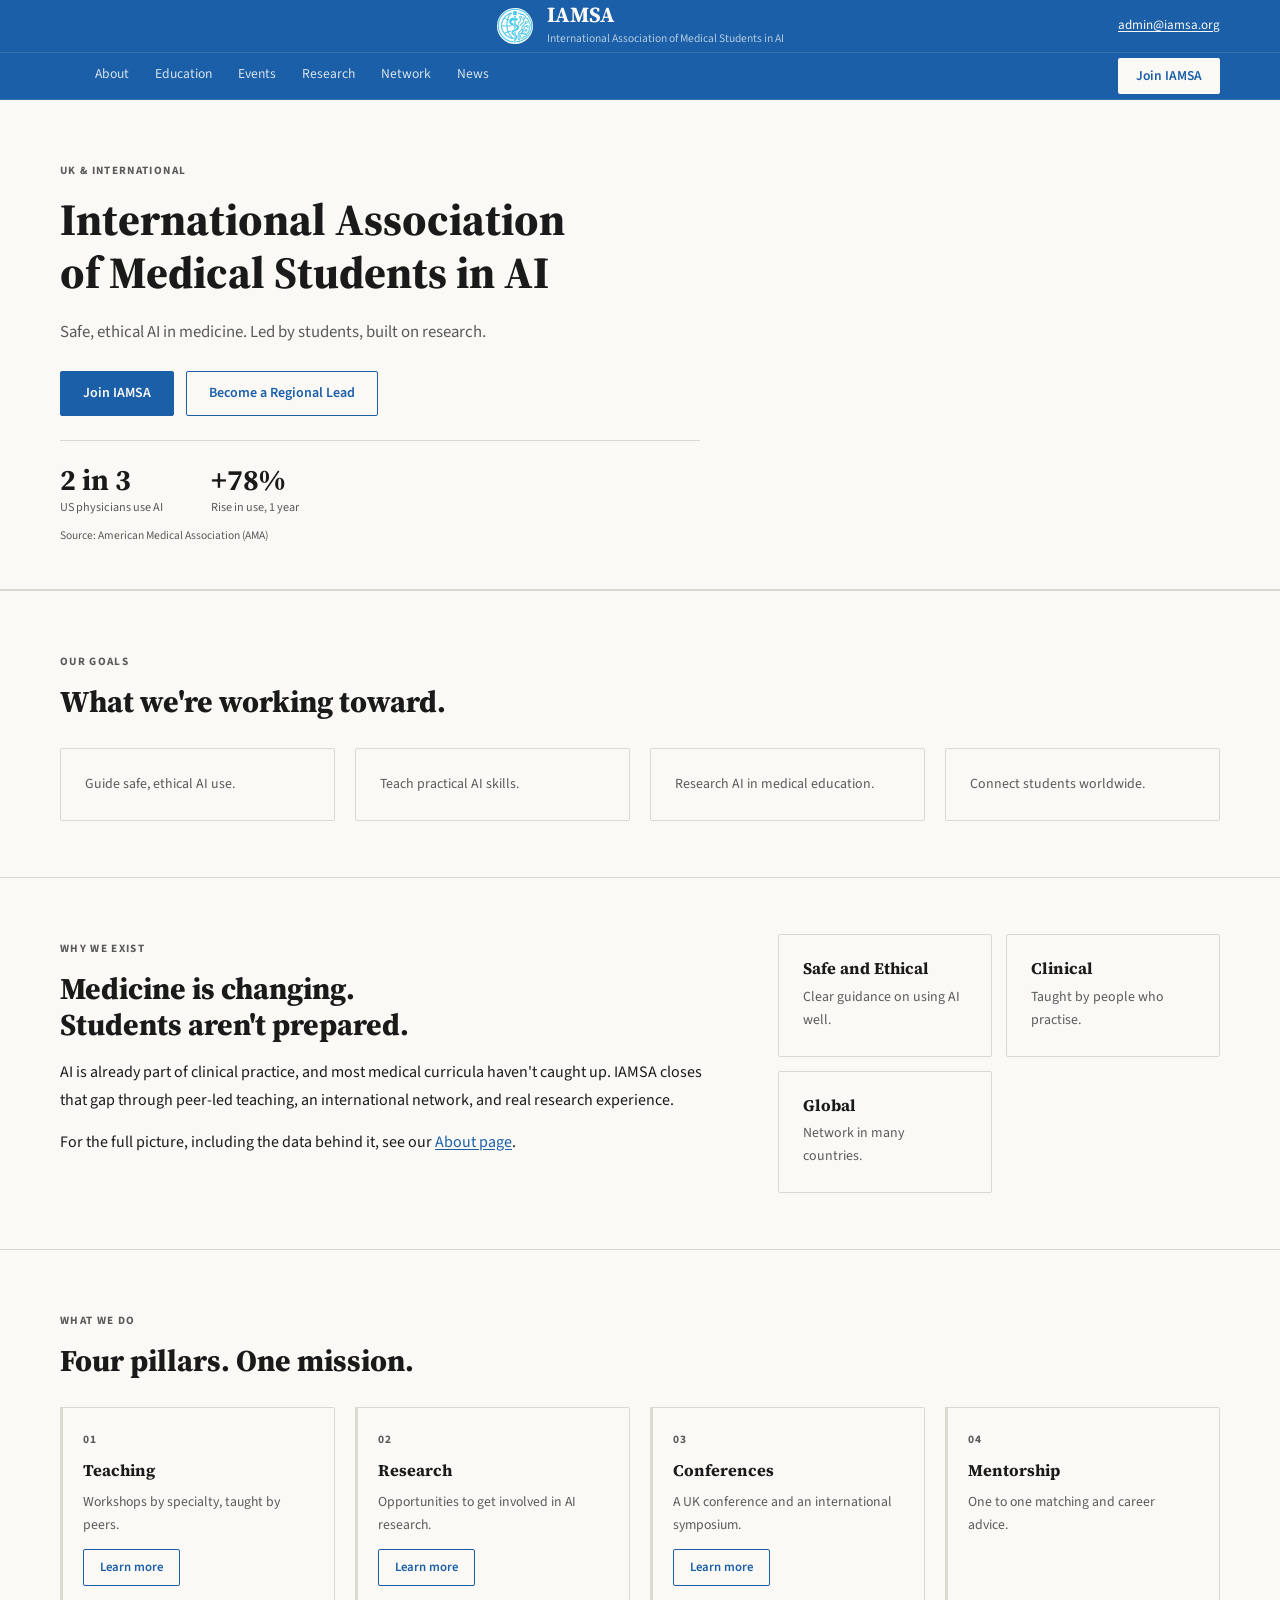
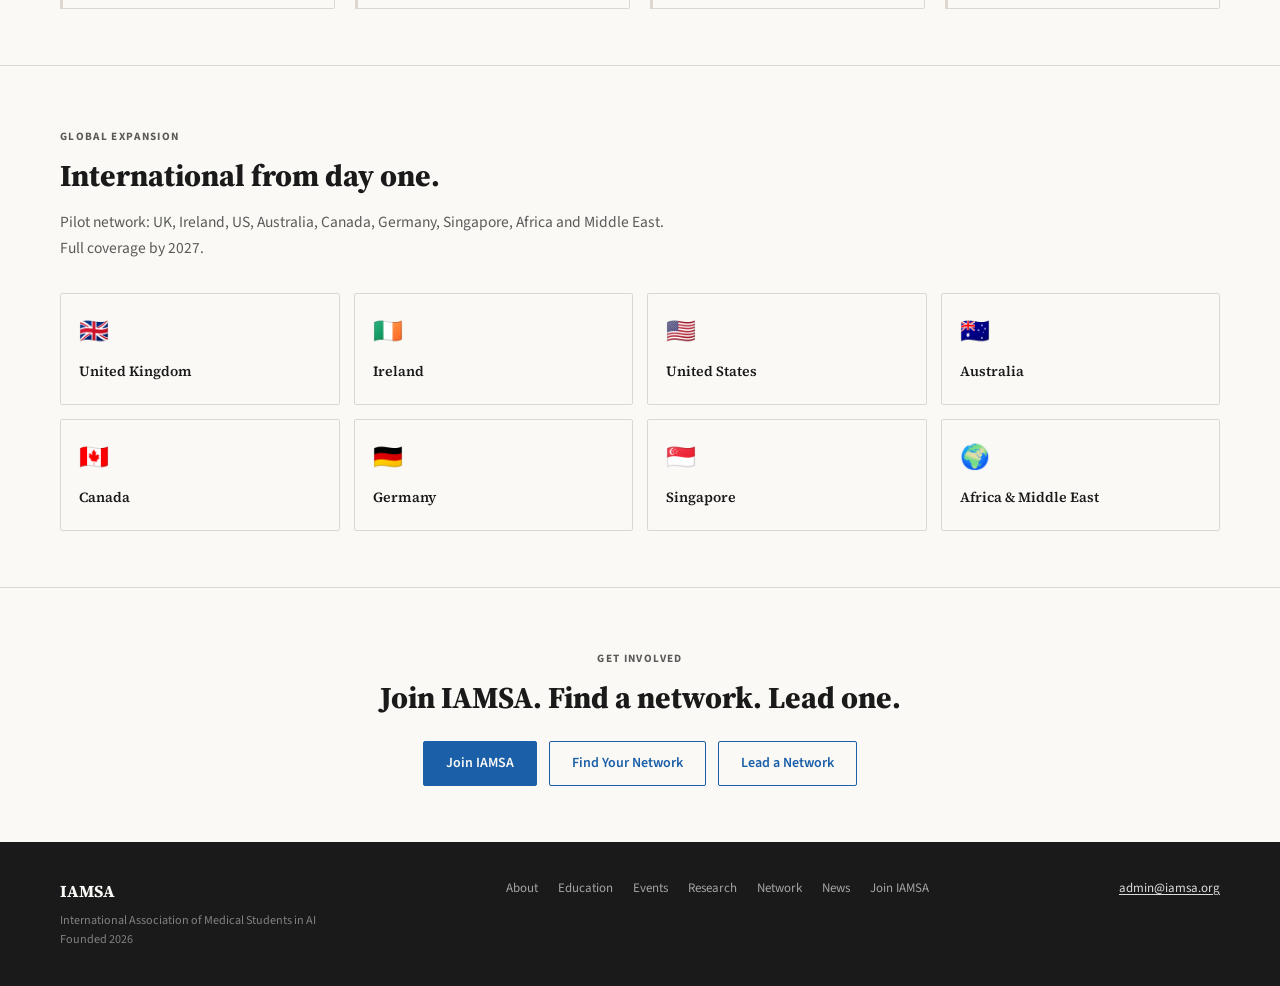
==== commit b7a0d5cf: "Archive the mentorship page without deleting it Remove every nav/footer link and the homepage pillar" ====
--- a/index.html
+++ b/index.html
@@ -29,7 +29,6 @@
       <li><a href="research.html">Research</a></li>
       <li><a href="chapters.html">Network</a></li>
       <li><a href="news.html">News</a></li>
-      <li><a href="mentorship.html">Mentorship</a></li>
       <li class="nav-spacer"></li>
       <li><a href="join.html" class="nav-join">Join IAMSA</a></li>
     </ul>
@@ -127,7 +126,6 @@
       <div class="pillar-number">04</div>
       <div class="pillar-title">Mentorship</div>
       <div class="pillar-desc">One to one matching and career advice.</div>
-      <a href="mentorship.html" class="btn-sm-outline">Learn more</a>
     </div>
   </div>
 </section>
@@ -190,7 +188,6 @@
       <a href="research.html">Research</a>
       <a href="chapters.html">Network</a>
       <a href="news.html">News</a>
-      <a href="mentorship.html">Mentorship</a>
       <a href="join.html">Join IAMSA</a>
     </div>
     <div class="footer-contact"><a href="mailto:admin@iamsa.org">admin@iamsa.org</a></div>
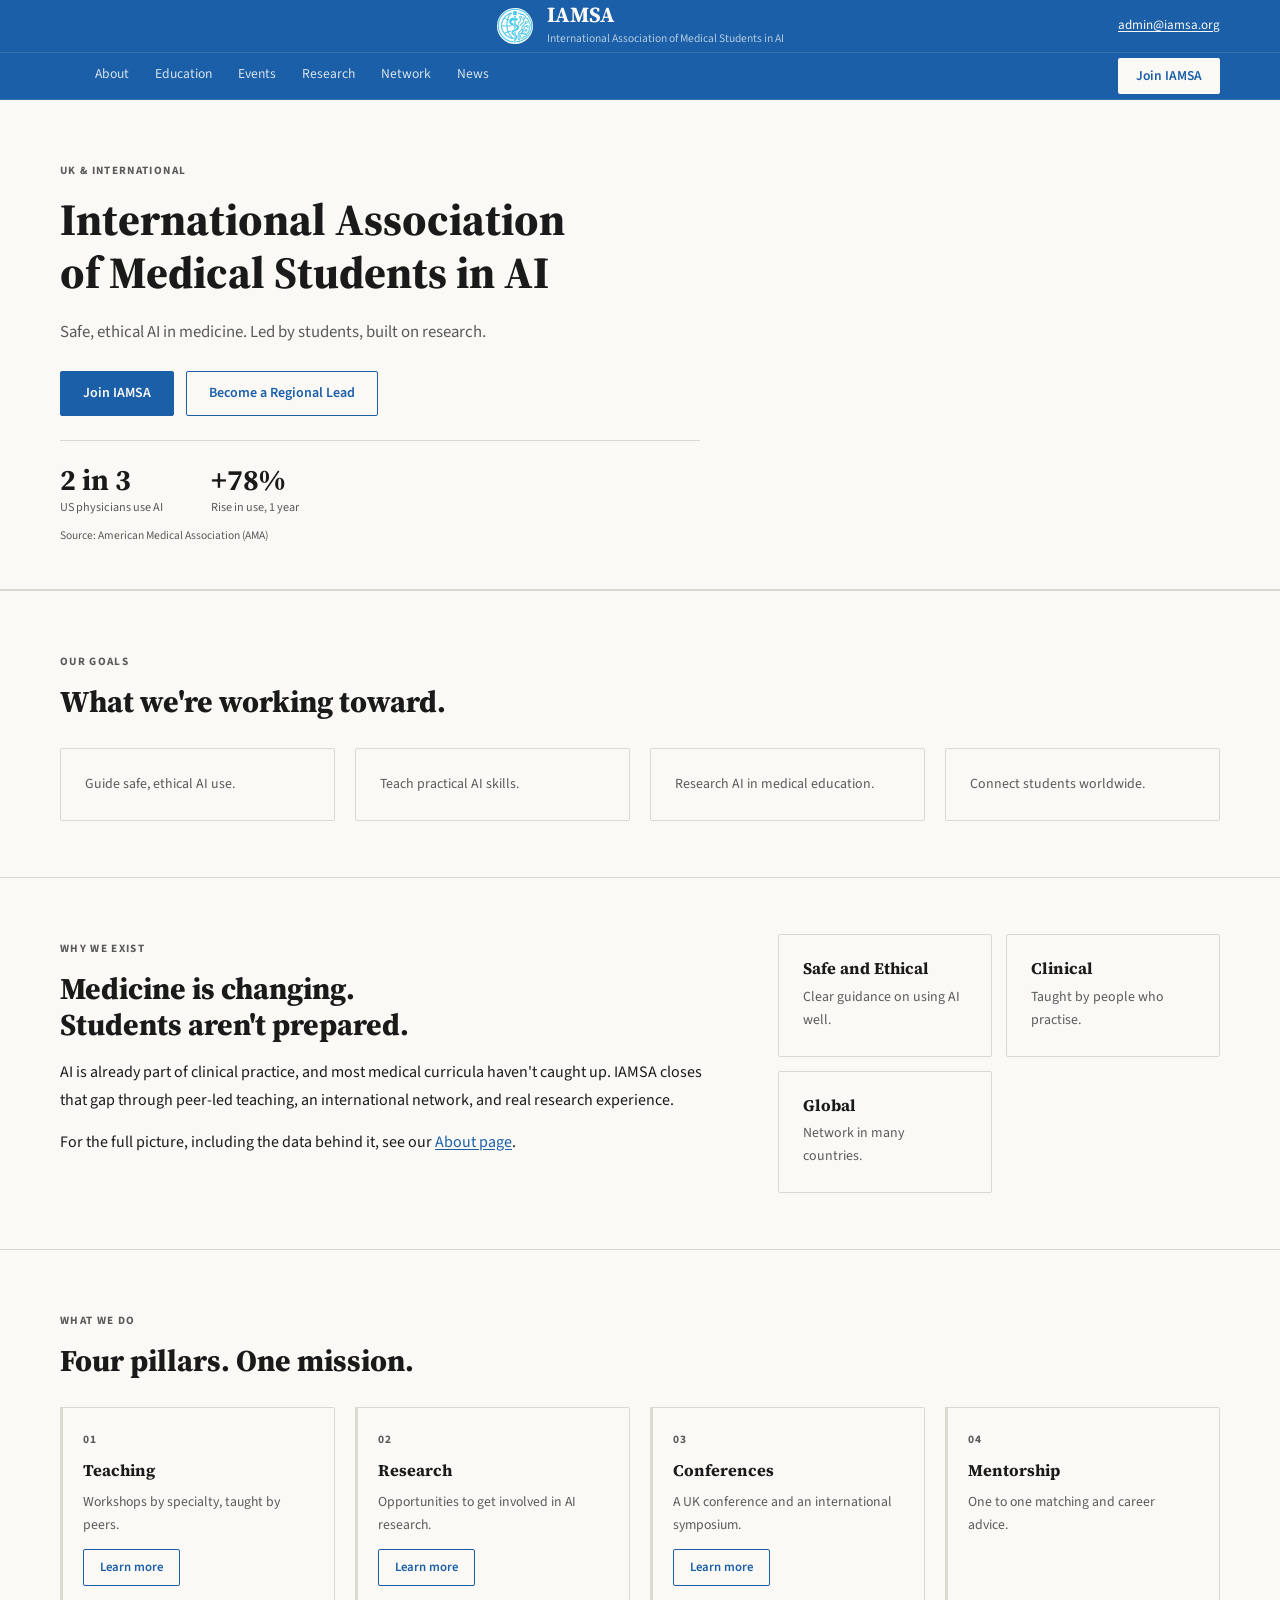
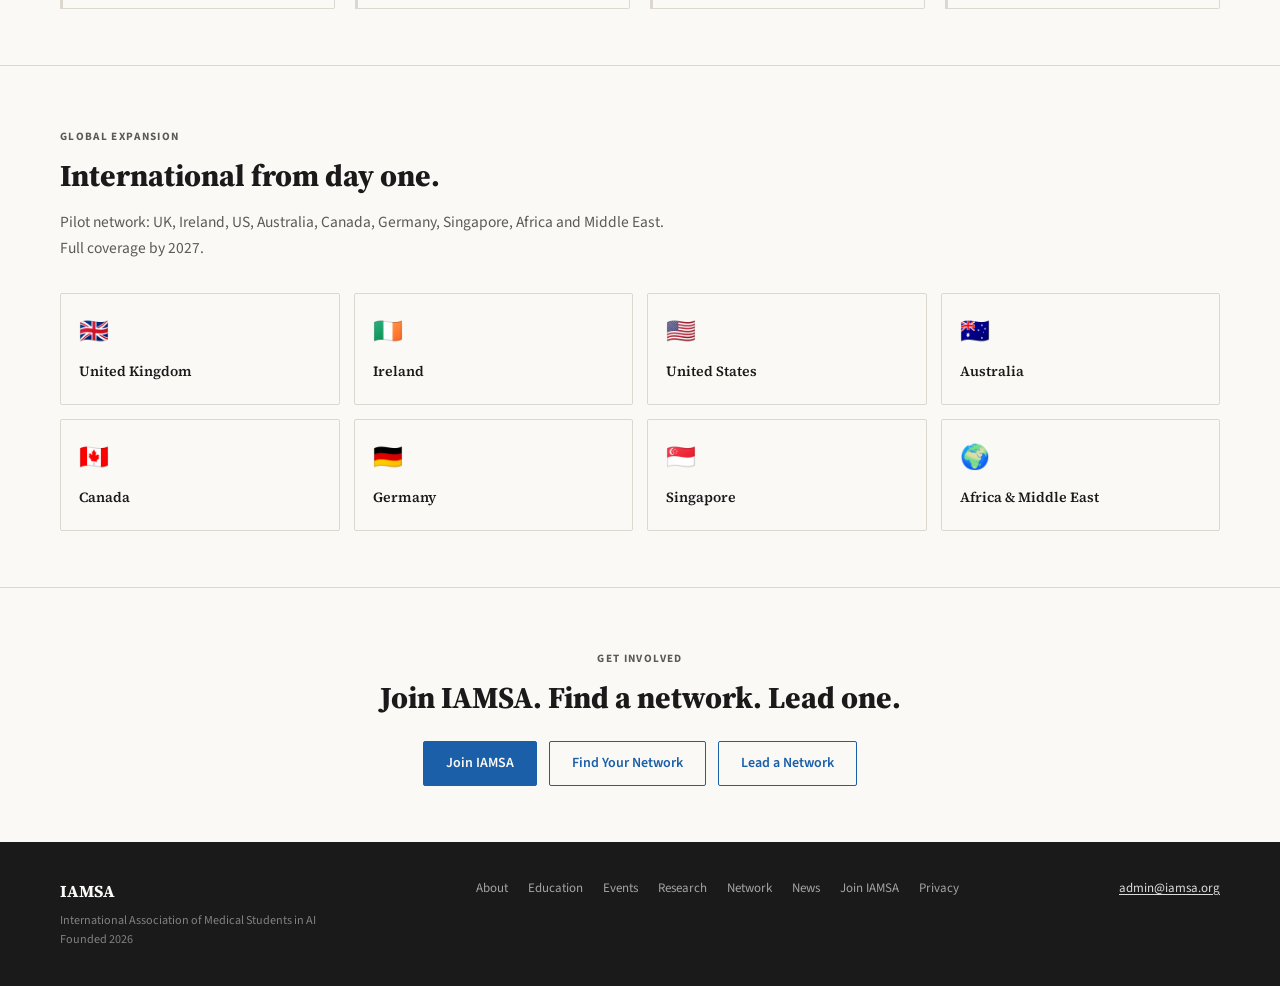
==== commit 71ba67d0: "Add privacy notice page and link it from every page footer Add privacy.html with the IAMSA membershi" ====
--- a/index.html
+++ b/index.html
@@ -189,6 +189,7 @@
       <a href="chapters.html">Network</a>
       <a href="news.html">News</a>
       <a href="join.html">Join IAMSA</a>
+      <a href="privacy.html">Privacy</a>
     </div>
     <div class="footer-contact"><a href="mailto:admin@iamsa.org">admin@iamsa.org</a></div>
   </div>
